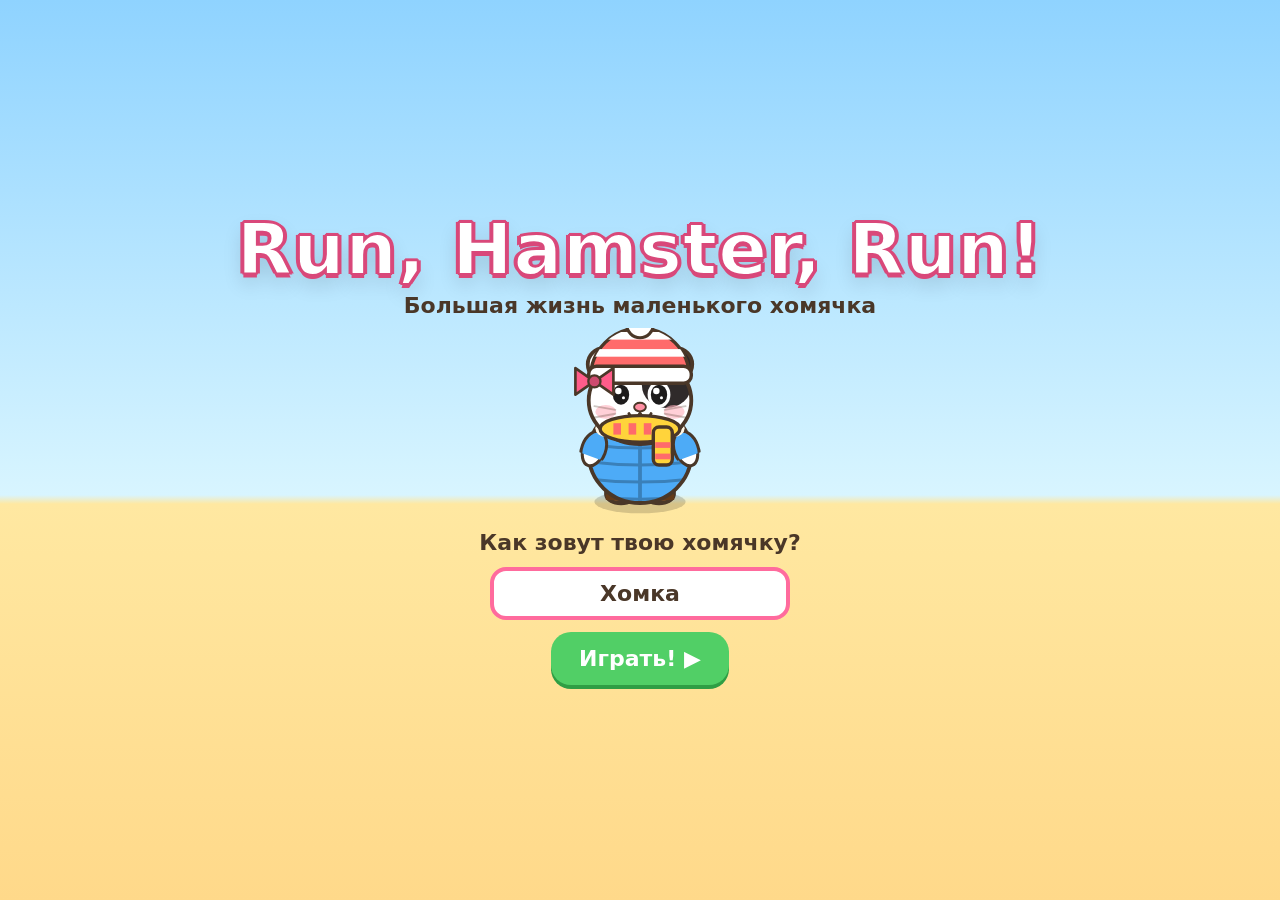
==== index.html @ abc67672 "Первая играбельная версия Run, Hamster, Run! Браузерная игра-песочница про хомячка: вилла в разрезе " ====
<!doctype html>
<html lang="ru">
<head>
  <meta charset="utf-8">
  <meta name="viewport" content="width=device-width, initial-scale=1, maximum-scale=1, viewport-fit=cover, user-scalable=no">
  <meta name="theme-color" content="#ffd43b">
  <meta name="apple-mobile-web-app-capable" content="yes">
  <meta name="mobile-web-app-capable" content="yes">
  <title>Run, Hamster, Run! — большая жизнь маленького хомячка</title>
  <link rel="icon" href="data:image/svg+xml,<svg xmlns=%22http://www.w3.org/2000/svg%22 viewBox=%220 0 100 100%22><text y=%22.9em%22 font-size=%2290%22>🐹</text></svg>">
  <link rel="stylesheet" href="css/style.css">
</head>
<body>
  <canvas id="game"></canvas>
  <div id="hud"></div>
  <noscript>Для игры нужен JavaScript.</noscript>
  <script type="module" src="js/main.js"></script>
</body>
</html>
---- css/style.css ----
/* Run, Hamster, Run! — оформление интерфейса */
:root {
  --ink: #4a3728;
  --paper: #fffaf0;
  --pink: #ff6b9d;
  --pink-d: #d9487a;
  --yellow: #ffd43b;
  --yellow-d: #e0a800;
  --green: #51cf66;
  --green-d: #2f9e44;
  --blue: #4dabf7;
  --blue-d: #1c7ed6;
  --line: #ecdcc4;
  --font: ui-rounded, "SF Pro Rounded", "Nunito", "Varela Round", "Trebuchet MS", "Segoe UI", system-ui, sans-serif;
}
* { box-sizing: border-box; -webkit-tap-highlight-color: transparent; }
html, body {
  margin: 0; height: 100%; overflow: hidden; background: #9bd3f5;
  font-family: var(--font); color: var(--ink); font-weight: 700;
  user-select: none; -webkit-user-select: none; touch-action: none; overscroll-behavior: none;
}
#game { position: fixed; inset: 0; width: 100%; height: 100%; display: block; }
button { font: inherit; color: inherit; cursor: pointer; }

/* ---------- кнопки ---------- */
.btn {
  border: 0; border-radius: 16px; padding: 10px 18px; font-size: 17px; font-weight: 800;
  background: var(--pink); color: #fff; box-shadow: 0 4px 0 var(--pink-d);
  transition: transform .06s, box-shadow .06s; touch-action: manipulation;
}
.btn:active { transform: translateY(3px); box-shadow: 0 1px 0 var(--pink-d); }
.btn.big { font-size: 22px; padding: 14px 28px; border-radius: 20px; }
.btn.small { font-size: 14px; padding: 6px 12px; border-radius: 12px; box-shadow: 0 3px 0 var(--pink-d); }
.btn.green { background: var(--green); box-shadow: 0 4px 0 var(--green-d); }
.btn.green:active { box-shadow: 0 1px 0 var(--green-d); }
.btn.blue { background: var(--blue); box-shadow: 0 4px 0 var(--blue-d); }
.btn.blue:active { box-shadow: 0 1px 0 var(--blue-d); }
.btn.yellow { background: var(--yellow); color: var(--ink); box-shadow: 0 4px 0 var(--yellow-d); }
.btn.yellow:active { box-shadow: 0 1px 0 var(--yellow-d); }
.btn.ghost { background: #fff; color: var(--ink); box-shadow: 0 4px 0 var(--line); }
.btn.ghost:active { box-shadow: 0 1px 0 var(--line); }
.btn[disabled] { opacity: .45; pointer-events: none; }

/* ---------- HUD ---------- */
#hud { position: fixed; inset: 0; pointer-events: none; z-index: 10; }
#hud > * { pointer-events: auto; }
.hud-top {
  position: absolute; top: calc(8px + env(safe-area-inset-top)); left: 8px; right: 8px;
  display: flex; gap: 6px; align-items: flex-start; flex-wrap: wrap; pointer-events: none !important;
}
.hud-top > * { pointer-events: auto; }
.chip {
  background: rgba(255, 250, 240, .94); border-radius: 14px; padding: 6px 12px; font-size: 14px;
  box-shadow: 0 3px 0 rgba(74, 55, 40, .18); display: flex; align-items: center; gap: 6px; white-space: nowrap;
}
.chip b { font-weight: 900; }
.chip.task { max-width: min(60vw, 330px); cursor: pointer; white-space: normal; line-height: 1.15; }
.chip.task.done { background: #d3f9d8; }
.hud-spacer { flex: 1; }
.hud-btns {
  position: absolute; right: 8px; bottom: calc(10px + env(safe-area-inset-bottom));
  display: flex; flex-direction: column; gap: 8px;
}
.hud-btns.left { right: auto; left: 8px; }
.rbtn {
  width: 54px; height: 54px; border-radius: 50%; border: 0; font-size: 26px; line-height: 1;
  background: var(--paper); box-shadow: 0 4px 0 rgba(74, 55, 40, .22); position: relative;
  display: grid; place-items: center; touch-action: manipulation;
}
.rbtn:active { transform: translateY(3px); box-shadow: 0 1px 0 rgba(74, 55, 40, .22); }
.rbtn.on { background: var(--yellow); }
.rbtn .dot {
  position: absolute; top: -2px; right: -2px; width: 18px; height: 18px; border-radius: 50%;
  background: #fa5252; border: 3px solid #fff;
}
.rbtn .lbl {
  position: absolute; bottom: -6px; left: 50%; transform: translateX(-50%); font-size: 10px; font-weight: 800;
  background: var(--ink); color: #fff; border-radius: 8px; padding: 1px 6px; white-space: nowrap;
}
@media (min-width: 700px) { .rbtn { width: 62px; height: 62px; font-size: 30px; } .chip { font-size: 16px; } }

/* ---------- всплывающие подсказки ---------- */
#toasts {
  position: fixed; left: 50%; top: calc(64px + env(safe-area-inset-top)); transform: translateX(-50%);
  display: flex; flex-direction: column; gap: 6px; align-items: center; z-index: 60; pointer-events: none; width: min(92vw, 460px);
}
.toast {
  background: var(--ink); color: #fff; border-radius: 16px; padding: 9px 16px; font-size: 15px; text-align: center;
  animation: toast-in .25s ease-out; box-shadow: 0 6px 18px rgba(0, 0, 0, .2);
}
.toast.good { background: #2f9e44; }
.toast.out { opacity: 0; transition: opacity .4s; }
@keyframes toast-in { from { transform: translateY(-12px) scale(.9); opacity: 0; } to { transform: none; opacity: 1; } }

/* ---------- окна ---------- */
.overlay {
  position: fixed; inset: 0; z-index: 30; background: rgba(60, 40, 30, .45);
  display: flex; align-items: center; justify-content: center; padding: 10px;
  padding-top: calc(10px + env(safe-area-inset-top)); padding-bottom: calc(10px + env(safe-area-inset-bottom));
  animation: fade-in .18s ease-out;
}
@keyframes fade-in { from { opacity: 0; } to { opacity: 1; } }
.panel {
  background: var(--paper); border-radius: 26px; width: min(100%, 760px); max-height: 100%;
  display: flex; flex-direction: column; overflow: hidden; box-shadow: 0 8px 0 rgba(74, 55, 40, .25), 0 20px 50px rgba(0, 0, 0, .25);
  animation: pop-in .22s cubic-bezier(.2, 1.4, .4, 1);
}
.panel.narrow { width: min(100%, 440px); }
.panel.wide { width: min(100%, 980px); }
@keyframes pop-in { from { transform: scale(.85); opacity: 0; } to { transform: none; opacity: 1; } }
.panel-head {
  display: flex; align-items: center; gap: 10px; padding: 10px 12px 10px 18px; background: var(--yellow);
  font-size: 20px; font-weight: 900; flex: none;
}
.panel-head .title { flex: 1; min-width: 0; overflow: hidden; text-overflow: ellipsis; white-space: nowrap; }
.panel-head .money { font-size: 15px; background: rgba(255, 255, 255, .7); border-radius: 12px; padding: 4px 10px; white-space: nowrap; }
.xbtn {
  width: 40px; height: 40px; border-radius: 50%; border: 0; background: #fff; font-size: 20px; font-weight: 900;
  box-shadow: 0 3px 0 rgba(74, 55, 40, .2); flex: none;
}
.panel-body { padding: 14px; overflow-y: auto; -webkit-overflow-scrolling: touch; touch-action: pan-y; flex: 1; min-height: 0; }
.panel-foot { padding: 10px 14px 14px; display: flex; gap: 10px; justify-content: center; flex-wrap: wrap; flex: none; }
.center { text-align: center; }
.muted { opacity: .65; font-weight: 600; }
.big-emoji { font-size: 64px; line-height: 1.1; }
p { margin: 8px 0; line-height: 1.35; }

.tabs { display: flex; gap: 6px; padding: 8px 12px 0; overflow-x: auto; flex: none; touch-action: pan-x; scrollbar-width: none; }
.tabs::-webkit-scrollbar { display: none; }
.tab {
  border: 0; background: #f3e6cf; border-radius: 14px 14px 0 0; padding: 8px 14px; font-size: 15px; font-weight: 800;
  white-space: nowrap; opacity: .75; flex: none;
}
.tab.on { background: #fff; opacity: 1; box-shadow: 0 -3px 0 var(--pink) inset; }
.tabs + .panel-body { background: #fff; }

.grid { display: grid; grid-template-columns: repeat(auto-fill, minmax(128px, 1fr)); gap: 10px; }
.grid.small { grid-template-columns: repeat(auto-fill, minmax(92px, 1fr)); }
.card {
  background: #fff; border: 3px solid var(--line); border-radius: 18px; padding: 8px; text-align: center;
  display: flex; flex-direction: column; align-items: center; gap: 4px; position: relative; font-size: 13px; line-height: 1.15;
}
.tabs + .panel-body .card { background: var(--paper); }
.card.sel { border-color: var(--pink); background: #fff0f5 !important; }
.card.tap { cursor: pointer; }
.card.tap:active { transform: scale(.96); }
.card canvas { display: block; }
.card .e { font-size: 40px; line-height: 1.15; }
.card .nm { font-weight: 800; min-height: 2.3em; display: flex; align-items: center; }
.card .pr { font-weight: 900; color: #b37400; }
.card .badge {
  position: absolute; top: -6px; right: -6px; background: var(--green); color: #fff; border-radius: 10px;
  padding: 2px 7px; font-size: 11px; font-weight: 900;
}
.card .badge.season { background: var(--blue); left: -6px; right: auto; }
.card .cnt {
  position: absolute; top: -6px; left: -6px; background: var(--ink); color: #fff; border-radius: 10px; padding: 2px 7px; font-size: 12px;
}
.card.locked { opacity: .5; }
.swatch { width: 44px; height: 44px; border-radius: 50%; border: 4px solid #fff; box-shadow: 0 0 0 2px var(--line); }

.row { display: flex; gap: 12px; align-items: center; }
.row.wrap { flex-wrap: wrap; }
.split { display: flex; gap: 12px; min-height: 0; }
.split .side { flex: none; display: flex; flex-direction: column; align-items: center; gap: 8px; }
.split .main { flex: 1; min-width: 0; }
@media (max-width: 560px) and (orientation: portrait) { .split { flex-direction: column; } .split .side { flex-direction: row; justify-content: center; } }
.stage { background: linear-gradient(#ffe3ec, #fff5d6); border-radius: 20px; }

.list-item {
  display: flex; align-items: center; gap: 10px; background: #fff; border: 3px solid var(--line); border-radius: 18px;
  padding: 8px 10px; margin-bottom: 8px;
}
.list-item .grow { flex: 1; min-width: 0; }
.list-item .ttl { font-weight: 900; font-size: 16px; }
.list-item .sub { font-size: 13px; opacity: .7; font-weight: 600; }
.hearts { color: #fa5252; letter-spacing: 1px; font-size: 14px; }

/* ---------- диалог с персонажем ---------- */
.dialog {
  position: fixed; left: 50%; bottom: calc(12px + env(safe-area-inset-bottom)); transform: translateX(-50%);
  width: min(96vw, 640px); z-index: 40; background: var(--paper); border-radius: 24px; padding: 12px 14px 14px;
  box-shadow: 0 6px 0 rgba(74, 55, 40, .25), 0 20px 50px rgba(0, 0, 0, .25); animation: pop-in .2s cubic-bezier(.2, 1.4, .4, 1);
}
.dialog .who { display: flex; align-items: center; gap: 10px; }
.dialog .who canvas { border-radius: 18px; background: #ffe3ec; flex: none; }
.dialog .name { font-weight: 900; font-size: 18px; color: var(--pink-d); }
.dialog .say { font-size: 16px; line-height: 1.3; margin-top: 2px; font-weight: 700; }
.dialog .opts { display: flex; flex-wrap: wrap; gap: 8px; margin-top: 10px; justify-content: flex-end; }
.dialog-shade { position: fixed; inset: 0; z-index: 39; }

/* ---------- письмо ---------- */
.letter {
  background: #fff; border-radius: 14px; padding: 16px; border: 3px dashed #f5c6d6; font-size: 17px; line-height: 1.4;
  background-image: repeating-linear-gradient(#fff, #fff 27px, #e7f0ff 28px);
}
.letter h3 { margin: 0 0 6px; font-size: 21px; color: var(--pink-d); }
.sticker {
  width: 78px; height: 78px; border-radius: 50%; background: #fff; border: 4px dashed var(--line); display: grid; place-items: center;
  font-size: 40px; margin: 0 auto;
}
.sticker.got { border: 4px solid #fff; background: radial-gradient(#fff9db, #ffe066); box-shadow: 0 3px 0 rgba(74, 55, 40, .2); transform: rotate(-6deg); }
.card:nth-child(2n) .sticker.got { transform: rotate(5deg); }

/* ---------- мини-игры ---------- */
#mg { position: fixed; inset: 0; z-index: 50; background: #cdeefd; display: flex; flex-direction: column; }
#mg .mg-head {
  flex: none; height: calc(52px + env(safe-area-inset-top)); padding: env(safe-area-inset-top) 10px 0 16px; background: var(--yellow);
  display: flex; align-items: center; gap: 10px; font-size: 19px; font-weight: 900;
}
#mg .mg-head .title { flex: 1; overflow: hidden; text-overflow: ellipsis; white-space: nowrap; }
#mg .mg-root { flex: 1; position: relative; overflow: hidden; min-height: 0; }
#mg .mg-root canvas { display: block; }
.mg-card {
  position: absolute; inset: 0; display: flex; align-items: center; justify-content: center; padding: 14px;
  background: rgba(60, 40, 30, .35); z-index: 5;
}
.mg-card .panel { padding: 20px; text-align: center; gap: 8px; align-items: center; }
.stars { font-size: 46px; letter-spacing: 4px; }
.stars .off { filter: grayscale(1); opacity: .3; }

/* ---------- заставка ---------- */
#title {
  position: fixed; inset: 0; z-index: 70; display: flex; flex-direction: column; align-items: center; justify-content: center; gap: 12px;
  background: linear-gradient(#8fd3ff, #d8f5ff 55%, #ffe8a1 56%, #ffd98a); padding: 16px; text-align: center;
}
#title h1 {
  margin: 0; font-size: clamp(34px, 9vw, 72px); line-height: .95; color: #fff; font-weight: 900; letter-spacing: 1px;
  text-shadow: 0 4px 0 var(--pink-d), 0 -2px 0 var(--pink-d), 3px 0 0 var(--pink-d), -3px 0 0 var(--pink-d), 0 10px 20px rgba(0, 0, 0, .15);
  -webkit-text-stroke: 2px var(--pink-d);
}
#title .sub { font-size: clamp(15px, 3.6vw, 22px); font-weight: 800; }
#title input {
  font: inherit; font-size: 22px; font-weight: 800; text-align: center; padding: 10px 14px; border-radius: 16px; border: 4px solid var(--pink);
  width: min(80vw, 300px); color: var(--ink); background: #fff; outline: none; user-select: text; -webkit-user-select: text;
}
.fade { position: fixed; inset: 0; background: #1b1b3a; z-index: 80; opacity: 0; pointer-events: none; transition: opacity .35s; }
.fade.on { opacity: 1; pointer-events: auto; }
.fade .msg { position: absolute; inset: 0; display: grid; place-items: center; color: #fff; font-size: 24px; text-align: center; padding: 20px; }

/* ---------- примерочная: хомячок остаётся на виду при прокрутке ---------- */
.split .side { position: sticky; top: 0; z-index: 2; align-self: flex-start; }
@media (max-width: 560px) and (orientation: portrait) {
  .split .side { align-self: stretch; background: inherit; padding-bottom: 6px; background: #fff; }
}
.opt-row { display: flex; flex-wrap: wrap; gap: 8px; margin: 6px 0 14px; }
.opt {
  border: 3px solid var(--line); background: #fff; border-radius: 16px; padding: 8px 12px; font-weight: 800; font-size: 14px;
  display: flex; align-items: center; gap: 8px;
}
.opt.sel { border-color: var(--pink); background: #fff0f5; }
.opt .dotc { width: 22px; height: 22px; border-radius: 50%; box-shadow: 0 0 0 2px var(--line); }
h4 { margin: 4px 0; font-size: 16px; }
.need { display: inline-flex; align-items: center; gap: 2px; background: #f3e6cf; border-radius: 10px; padding: 2px 7px; margin: 2px 3px 2px 0; font-size: 14px; }
.need.no { background: #ffe3e3; color: #c92a2a; }

/* ---------- режим «Обустройство» ---------- */
.decor-tray {
  position: fixed; left: 8px; right: 8px; bottom: calc(8px + env(safe-area-inset-bottom)); z-index: 20; background: var(--paper);
  border-radius: 20px; padding: 8px 10px; box-shadow: 0 5px 0 rgba(74, 55, 40, .22);
}
.tray-head { display: flex; align-items: center; gap: 8px; font-size: 13px; flex-wrap: wrap; }
.tray-head span:first-child { flex: 1; min-width: 120px; }
.tray-list { display: flex; gap: 8px; overflow-x: auto; padding: 8px 2px 2px; touch-action: pan-x; min-height: 40px; align-items: center; }
.tray-item { flex: none; border: 3px solid var(--line); background: #fff; border-radius: 14px; padding: 2px; position: relative; }
.tray-item .cnt { position: absolute; top: -6px; right: -6px; background: var(--ink); color: #fff; border-radius: 10px; padding: 1px 6px; font-size: 11px; }

/* ---------- готовка ---------- */
.cookbar { position: relative; height: 34px; border-radius: 17px; background: #ffe3e3; overflow: hidden; border: 3px solid var(--ink); margin: 16px 0; }
.cookbar .zone { position: absolute; top: 0; bottom: 0; background: #8ce99a; }
.cookbar .zone.best { background: #2f9e44; }
.cookbar .mark { position: absolute; top: -2px; bottom: -2px; width: 8px; margin-left: -4px; background: var(--ink); border-radius: 4px; }
.pano { width: 100%; border-radius: 18px; display: block; }
/* окна, открытые из мини-игры, должны быть поверх неё */
#mg ~ .overlay { z-index: 55; }
#mg ~ #toasts { z-index: 90; }
#hud.decor .hud-btns, #hud.decor .chip.task { display: none; }
#title canvas { display: block; }
.help li { margin: 6px 0; line-height: 1.3; }
@media (max-width: 520px) {
  .panel-head { font-size: 17px; padding-left: 12px; gap: 7px; }
  .panel-head .title { white-space: normal; line-height: 1.1; }
  .panel-head .money { font-size: 13px; padding: 3px 7px; }
}
#title .hero { display: flex; flex-direction: column; align-items: center; gap: 10px; }
@media (max-height: 520px) and (orientation: landscape) {
  #title { flex-direction: row; gap: 28px; }
  #title h1 { font-size: clamp(26px, 6vh + 10px, 44px); }
  #title .hero { gap: 4px; }
  #title .hero canvas { width: 150px !important; height: 142px !important; }
}
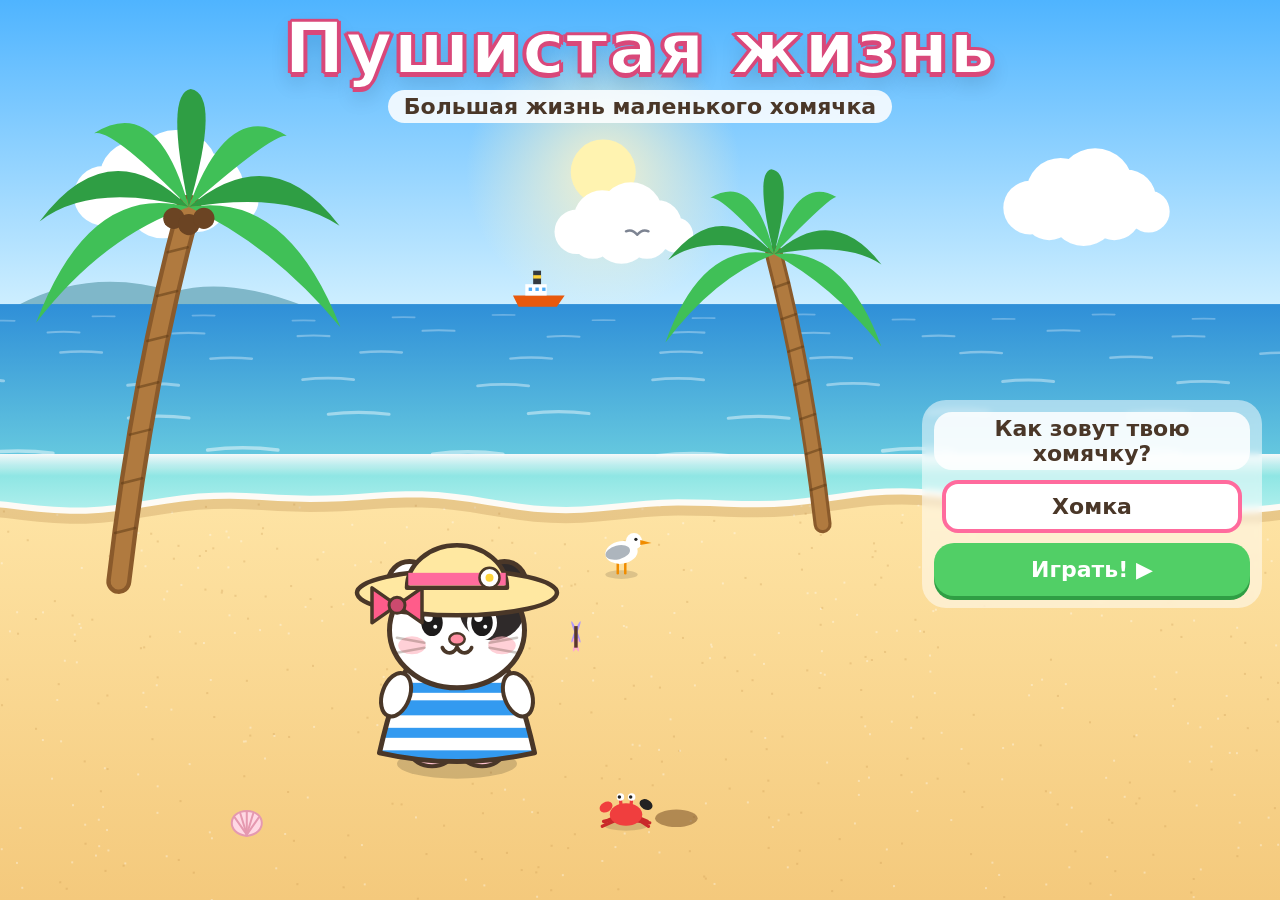
==== commit ddc462b5: "Этап 9а: «Пушистая жизнь», несколько игр и живая заставка Название игры — «Пушистая жизнь» (заставка" ====
--- a/index.html
+++ b/index.html
@@ -6,7 +6,7 @@
   <meta name="theme-color" content="#ffd43b">
   <meta name="apple-mobile-web-app-capable" content="yes">
   <meta name="mobile-web-app-capable" content="yes">
-  <title>Run, Hamster, Run! — большая жизнь маленького хомячка</title>
+  <title>Пушистая жизнь — большая жизнь маленького хомячка</title>
   <link rel="icon" href="data:image/svg+xml,<svg xmlns=%22http://www.w3.org/2000/svg%22 viewBox=%220 0 100 100%22><text y=%22.9em%22 font-size=%2290%22>🐹</text></svg>">
   <link rel="stylesheet" href="css/style.css">
 </head>
--- a/css/style.css
+++ b/css/style.css
@@ -1,4 +1,4 @@
-/* Run, Hamster, Run! — оформление интерфейса */
+/* «Пушистая жизнь» — оформление интерфейса */
 :root {
   --ink: #4a3728;
   --paper: #fffaf0;
@@ -30,7 +30,9 @@
 }
 .btn:active { transform: translateY(3px); box-shadow: 0 1px 0 var(--pink-d); }
 .btn.big { font-size: 22px; padding: 14px 28px; border-radius: 20px; }
-.btn.small { font-size: 14px; padding: 6px 12px; border-radius: 12px; box-shadow: 0 3px 0 var(--pink-d); }
+/* маленькая кнопка — всё равно не ниже 40 px: в неё попадают детским пальцем */
+.btn.small { font-size: 14px; padding: 6px 12px; min-height: 40px; border-radius: 12px; box-shadow: 0 3px 0 var(--pink-d); }
+.card > .btn.small + .btn.small { margin-top: 6px; }
 .btn.green { background: var(--green); box-shadow: 0 4px 0 var(--green-d); }
 .btn.green:active { box-shadow: 0 1px 0 var(--green-d); }
 .btn.blue { background: var(--blue); box-shadow: 0 4px 0 var(--blue-d); }
@@ -45,7 +47,8 @@
 #hud { position: fixed; inset: 0; pointer-events: none; z-index: 10; }
 #hud > * { pointer-events: auto; }
 .hud-top {
-  position: absolute; top: calc(8px + env(safe-area-inset-top)); left: 8px; right: 8px;
+  position: absolute; top: calc(8px + env(safe-area-inset-top));
+  left: calc(8px + env(safe-area-inset-left)); right: calc(8px + env(safe-area-inset-right));
   display: flex; gap: 6px; align-items: flex-start; flex-wrap: wrap; pointer-events: none !important;
 }
 .hud-top > * { pointer-events: auto; }
@@ -54,14 +57,20 @@
   box-shadow: 0 3px 0 rgba(74, 55, 40, .18); display: flex; align-items: center; gap: 6px; white-space: nowrap;
 }
 .chip b { font-weight: 900; }
-.chip.task { max-width: min(60vw, 330px); cursor: pointer; white-space: normal; line-height: 1.15; }
+.chip.task { max-width: min(60vw, 330px); cursor: pointer; white-space: normal; line-height: 1.15; position: relative; }
+.chip.task::after { content: ""; position: absolute; inset: -8px -4px; } /* зона нажатия больше самой плашки */
 .chip.task.done { background: #d3f9d8; }
+/* простыла (Ф1): значок рядом с датой, по нажатию — что делать */
+.chip.sick { cursor: pointer; background: #ffe3e3; padding: 4px 9px; font-size: 18px; position: relative; animation: sick-wobble 2.4s ease-in-out infinite; }
+.chip.sick::after { content: ""; position: absolute; inset: -8px -4px; }
+.chip.sick[hidden] { display: none; }
+@keyframes sick-wobble { 0%, 80%, 100% { transform: rotate(0); } 86% { transform: rotate(-12deg); } 93% { transform: rotate(10deg); } }
 .hud-spacer { flex: 1; }
 .hud-btns {
-  position: absolute; right: 8px; bottom: calc(10px + env(safe-area-inset-bottom));
+  position: absolute; right: calc(8px + env(safe-area-inset-right)); bottom: calc(10px + env(safe-area-inset-bottom));
   display: flex; flex-direction: column; gap: 8px;
 }
-.hud-btns.left { right: auto; left: 8px; }
+.hud-btns.left { right: auto; left: calc(8px + env(safe-area-inset-left)); }
 .rbtn {
   width: 54px; height: 54px; border-radius: 50%; border: 0; font-size: 26px; line-height: 1;
   background: var(--paper); box-shadow: 0 4px 0 rgba(74, 55, 40, .22); position: relative;
@@ -91,12 +100,24 @@
 .toast.good { background: #2f9e44; }
 .toast.out { opacity: 0; transition: opacity .4s; }
 @keyframes toast-in { from { transform: translateY(-12px) scale(.9); opacity: 0; } to { transform: none; opacity: 1; } }
+/* открыто окно (класс ставит ui/panel.js): подсказки сразу под шапкой окна (top ставит ui/toast.js), компактнее
+   и не больше двух — заголовок и ✕ окна остаются на виду (Ф2); лёжа на телефоне — шире и мельче, чтобы длинная
+   подсказка занимала одну-две строки */
+body.win-open #toasts { gap: 4px; }
+body.win-open .toast { font-size: 14px; padding: 6px 14px; opacity: .96; }
+body.win-open .toast.out { opacity: 0; }
+body.win-open .toast:nth-last-child(n + 3) { display: none; }
+@media (max-height: 520px) and (orientation: landscape) {
+  body.win-open #toasts { width: min(92vw, 720px); }
+  body.win-open .toast { font-size: 13px; padding: 4px 12px; line-height: 1.25; }
+}
 
 /* ---------- окна ---------- */
 .overlay {
   position: fixed; inset: 0; z-index: 30; background: rgba(60, 40, 30, .45);
   display: flex; align-items: center; justify-content: center; padding: 10px;
   padding-top: calc(10px + env(safe-area-inset-top)); padding-bottom: calc(10px + env(safe-area-inset-bottom));
+  padding-left: calc(10px + env(safe-area-inset-left)); padding-right: calc(10px + env(safe-area-inset-right));
   animation: fade-in .18s ease-out;
 }
 @keyframes fade-in { from { opacity: 0; } to { opacity: 1; } }
@@ -115,7 +136,7 @@
 .panel-head .title { flex: 1; min-width: 0; overflow: hidden; text-overflow: ellipsis; white-space: nowrap; }
 .panel-head .money { font-size: 15px; background: rgba(255, 255, 255, .7); border-radius: 12px; padding: 4px 10px; white-space: nowrap; }
 .xbtn {
-  width: 40px; height: 40px; border-radius: 50%; border: 0; background: #fff; font-size: 20px; font-weight: 900;
+  width: 48px; height: 48px; border-radius: 50%; border: 0; background: #fff; font-size: 22px; font-weight: 900;
   box-shadow: 0 3px 0 rgba(74, 55, 40, .2); flex: none;
 }
 .panel-body { padding: 14px; overflow-y: auto; -webkit-overflow-scrolling: touch; touch-action: pan-y; flex: 1; min-height: 0; }
@@ -128,7 +149,7 @@
 .tabs { display: flex; gap: 6px; padding: 8px 12px 0; overflow-x: auto; flex: none; touch-action: pan-x; scrollbar-width: none; }
 .tabs::-webkit-scrollbar { display: none; }
 .tab {
-  border: 0; background: #f3e6cf; border-radius: 14px 14px 0 0; padding: 8px 14px; font-size: 15px; font-weight: 800;
+  border: 0; background: #f3e6cf; border-radius: 14px 14px 0 0; padding: 8px 14px; min-height: 44px; font-size: 15px; font-weight: 800;
   white-space: nowrap; opacity: .75; flex: none;
 }
 .tab.on { background: #fff; opacity: 1; box-shadow: 0 -3px 0 var(--pink) inset; }
@@ -157,6 +178,39 @@
   position: absolute; top: -6px; left: -6px; background: var(--ink); color: #fff; border-radius: 10px; padding: 2px 7px; font-size: 12px;
 }
 .card.locked { opacity: .5; }
+/* товар не по карману: виден, но ценник бледнее и под ним — сколько ещё накопить */
+.card .pr.far { color: #a39484; }
+.card .pr .lack { font-size: 11px; font-weight: 700; color: #b8869a; line-height: 1.2; }
+.card .pr .per { font-size: 11px; font-weight: 700; opacity: .7; }
+.card .btn.small b { font-weight: 900; white-space: nowrap; }
+/* товар, которого сейчас нет в магазине (фрукты не в сезон) */
+.card.away { border-style: dashed; }
+.card.away .e { filter: grayscale(.7); opacity: .6; }
+.card.away .muted { font-size: 12px; }
+.card.away { background: #f4efe6 !important; color: #7a6a5a; }
+.card.away .muted { opacity: 1; color: #7a6a5a; }
+/* сезонность и ассортимент дня: значки «Сезон!», «Не сезон», «Сегодня!» и строчка «Осталось 2 шт.» */
+.card .badge.season.r { left: auto; right: -6px; }
+.card .badge.off { background: #adb5bd; }
+.card .badge.treat { background: var(--pink); }
+/* вещи (одежда, мебель): значок в левом углу (в правом — «Есть ✓»), скидка в конце сезона, серый значок вещи */
+.card .badge.l { left: -6px; right: auto; }
+.card .badge.r { left: auto; right: -6px; }
+.card .badge.sale { background: #f76707; }
+.card .pr .was { font-size: 11px; font-weight: 700; color: #a39484; margin-left: 4px; }
+.card.away canvas { filter: grayscale(.8); opacity: .55; }
+.ware-note { margin: 0 0 10px; font-size: 13px; line-height: 1.3; }
+.ware-note b { font-weight: 800; }
+.card .note { font-size: 11px; font-weight: 800; color: #c2255c; line-height: 1.2; }
+.card .note.off { color: #868e96; }
+.card .note.up { color: #2f9e44; }
+/* окно готовки: чего не хватает и где это взять */
+.lack-list { margin-top: 3px; }
+.lack-line { font-size: 12px; font-weight: 600; line-height: 1.3; color: #7a6a5a; }
+.lack-line.no { color: #c92a2a; }
+h4.sect { margin: 14px 0 8px; }
+h4.sect:first-child { margin-top: 0; }
+h4.sect .muted { font-size: 13px; }
 .swatch { width: 44px; height: 44px; border-radius: 50%; border: 4px solid #fff; box-shadow: 0 0 0 2px var(--line); }
 
 .row { display: flex; gap: 12px; align-items: center; }
@@ -180,13 +234,16 @@
 .dialog {
   position: fixed; left: 50%; bottom: calc(12px + env(safe-area-inset-bottom)); transform: translateX(-50%);
   width: min(96vw, 640px); z-index: 40; background: var(--paper); border-radius: 24px; padding: 12px 14px 14px;
-  box-shadow: 0 6px 0 rgba(74, 55, 40, .25), 0 20px 50px rgba(0, 0, 0, .25); animation: pop-in .2s cubic-bezier(.2, 1.4, .4, 1);
-}
+  box-shadow: 0 6px 0 rgba(74, 55, 40, .25), 0 20px 50px rgba(0, 0, 0, .25); animation: dialog-in .2s cubic-bezier(.2, 1.4, .4, 1);
+}
+/* своя анимация: общая pop-in затирала сдвиг translateX(-50%), и окно появлялось не по центру */
+@keyframes dialog-in { from { transform: translateX(-50%) scale(.85); opacity: 0; } to { transform: translateX(-50%); opacity: 1; } }
 .dialog .who { display: flex; align-items: center; gap: 10px; }
 .dialog .who canvas { border-radius: 18px; background: #ffe3ec; flex: none; }
 .dialog .name { font-weight: 900; font-size: 18px; color: var(--pink-d); }
 .dialog .say { font-size: 16px; line-height: 1.3; margin-top: 2px; font-weight: 700; }
 .dialog .opts { display: flex; flex-wrap: wrap; gap: 8px; margin-top: 10px; justify-content: flex-end; }
+.dialog .opts .btn { min-height: 44px; }
 .dialog-shade { position: fixed; inset: 0; z-index: 39; }
 
 /* ---------- письмо ---------- */
@@ -194,6 +251,7 @@
   background: #fff; border-radius: 14px; padding: 16px; border: 3px dashed #f5c6d6; font-size: 17px; line-height: 1.4;
   background-image: repeating-linear-gradient(#fff, #fff 27px, #e7f0ff 28px);
 }
+.letter .tip { font-size: 14px; background: #fff3bf; border-radius: 10px; padding: 6px 10px; }
 .letter h3 { margin: 0 0 6px; font-size: 21px; color: var(--pink-d); }
 .sticker {
   width: 78px; height: 78px; border-radius: 50%; background: #fff; border: 4px dashed var(--line); display: grid; place-items: center;
@@ -205,7 +263,8 @@
 /* ---------- мини-игры ---------- */
 #mg { position: fixed; inset: 0; z-index: 50; background: #cdeefd; display: flex; flex-direction: column; }
 #mg .mg-head {
-  flex: none; height: calc(52px + env(safe-area-inset-top)); padding: env(safe-area-inset-top) 10px 0 16px; background: var(--yellow);
+  flex: none; height: calc(52px + env(safe-area-inset-top)); background: var(--yellow);
+  padding: env(safe-area-inset-top) calc(10px + env(safe-area-inset-right)) 0 calc(16px + env(safe-area-inset-left));
   display: flex; align-items: center; gap: 10px; font-size: 19px; font-weight: 900;
 }
 #mg .mg-head .title { flex: 1; overflow: hidden; text-overflow: ellipsis; white-space: nowrap; }
@@ -216,13 +275,27 @@
   background: rgba(60, 40, 30, .35); z-index: 5;
 }
 .mg-card .panel { padding: 20px; text-align: center; gap: 8px; align-items: center; }
+/* на низком экране (телефон лёжа) правила длинные: карточка прокручивается, а кнопка «Начать!» / «Ура!» всегда видна */
+.mg-card .panel { overflow-y: auto; overscroll-behavior: contain; }
+.mg-card .panel > .btn { flex: none; position: sticky; bottom: 0; }
+@media (max-height: 520px) {
+  .mg-card { padding: 8px; }
+  .mg-card .panel { padding: 10px 16px 12px; gap: 4px; }
+  .mg-card .big-emoji { font-size: 40px; }
+  .mg-card .stars { font-size: 34px; }
+  .mg-card h2 { font-size: 20px; }
+  .mg-card p { margin: 4px 0; }
+  .mg-card .panel.narrow { width: min(100%, 640px); } /* лёжа места вширь больше, чем ввысь */
+}
 .stars { font-size: 46px; letter-spacing: 4px; }
 .stars .off { filter: grayscale(1); opacity: .3; }
 
 /* ---------- заставка ---------- */
-#title {
-  position: fixed; inset: 0; z-index: 70; display: flex; flex-direction: column; align-items: center; justify-content: center; gap: 12px;
-  background: linear-gradient(#8fd3ff, #d8f5ff 55%, #ffe8a1 56%, #ffd98a); padding: 16px; text-align: center;
+#title { position: fixed; inset: 0; z-index: 70; overflow: hidden; background: #8fd3ff; text-align: center; }
+#title .t-scene { position: absolute; inset: 0; width: 100%; height: 100%; touch-action: none; cursor: pointer; }
+#title .t-head {
+  position: absolute; left: 0; right: 0; top: 0; pointer-events: none;
+  padding: calc(14px + env(safe-area-inset-top)) 12px 6px; display: flex; flex-direction: column; align-items: center; gap: 8px;
 }
 #title h1 {
   margin: 0; font-size: clamp(34px, 9vw, 72px); line-height: .95; color: #fff; font-weight: 900; letter-spacing: 1px;
@@ -230,9 +303,60 @@
   -webkit-text-stroke: 2px var(--pink-d);
 }
 #title .sub { font-size: clamp(15px, 3.6vw, 22px); font-weight: 800; }
+#title .t-head .sub, #title .t-menu .sub { background: rgba(255, 255, 255, .86); border-radius: 999px; padding: 4px 16px; }
+#title .t-menu .sub { border-radius: 18px; }
+/* кнопки: экран стоит — внизу по центру; лежит — справа; сцена занимает всё остальное (features/title.js: free) */
+#title .t-menu {
+  position: absolute; left: 50%; transform: translateX(-50%); bottom: calc(14px + env(safe-area-inset-bottom));
+  display: flex; flex-direction: column; gap: 10px; align-items: center; width: min(92vw, 380px);
+  padding: 12px; border-radius: 24px; background: rgba(255, 255, 255, .5); backdrop-filter: blur(3px); -webkit-backdrop-filter: blur(3px);
+}
+#title .t-menu .btn.big { width: 100%; }
+#title .t-row { display: flex; gap: 10px; width: 100%; }
+#title .t-row .btn { flex: 1; white-space: nowrap; padding-left: 8px; padding-right: 8px; }
+@media (orientation: landscape) {
+  #title .t-menu {
+    left: auto; right: calc(18px + env(safe-area-inset-right)); bottom: auto; top: 56%; transform: translateY(-50%); width: min(34vw, 340px);
+  }
+}
+@media (orientation: landscape) and (max-height: 520px) {
+  #title h1 { font-size: clamp(26px, 6vh + 10px, 44px); }
+  #title .t-head { padding-top: calc(6px + env(safe-area-inset-top)); gap: 4px; }
+  #title .t-head .sub { font-size: 13px; padding: 2px 12px; }
+  #title .t-menu { gap: 6px; padding: 8px; top: 58%; width: min(38vw, 300px); }
+  #title .t-menu .btn.big { font-size: 18px; padding: 9px 16px; }
+  #title .t-menu .btn { min-height: 40px; padding-top: 6px; padding-bottom: 6px; }
+  #title .t-menu .sub { font-size: 14px; }
+  #title input { font-size: 18px; padding: 6px 10px; }
+}
 #title input {
   font: inherit; font-size: 22px; font-weight: 800; text-align: center; padding: 10px 14px; border-radius: 16px; border: 4px solid var(--pink);
-  width: min(80vw, 300px); color: var(--ink); background: #fff; outline: none; user-select: text; -webkit-user-select: text;
+  width: min(100%, 300px); color: var(--ink); background: #fff; outline: none; user-select: text; -webkit-user-select: text;
+}
+#title ~ .overlay { z-index: 75; } /* окна заставки («Мои игры», вопросы) — поверх неё */
+/* «Мои игры» */
+.g-list { display: flex; flex-direction: column; gap: 10px; }
+.g-card {
+  display: grid; grid-template-columns: 64px 1fr auto auto; gap: 6px 10px; align-items: center;
+  background: #fff; border: 3px solid var(--line); border-radius: 18px; padding: 8px 10px;
+}
+.g-face { border-radius: 50%; background: #e7f5ff; flex: none; }
+.g-info { display: flex; flex-direction: column; gap: 2px; text-align: left; min-width: 0; font-size: 14px; }
+.g-info b { font-size: 18px; overflow: hidden; text-overflow: ellipsis; white-space: nowrap; }
+.g-last { font-size: 11px; font-weight: 800; background: var(--yellow); border-radius: 999px; padding: 1px 8px; vertical-align: middle; }
+.g-more { min-width: 40px; padding-left: 8px; padding-right: 8px; }
+.g-extra { grid-column: 1 / -1; display: flex; justify-content: flex-end; border-top: 2px dashed var(--line); padding-top: 8px; }
+.g-ask { display: flex; flex-direction: column; align-items: center; gap: 8px; }
+.g-ask p { margin: 0; }
+.g-hold { position: relative; overflow: hidden; touch-action: none; color: #c92a2a; }
+.g-hold i { position: absolute; left: 0; top: 0; bottom: 0; width: 0; background: #ffc9c9; }
+.g-hold.on i { width: 100%; transition: width var(--hold, 1300ms) linear; }
+.g-hold span { position: relative; }
+@media (max-width: 420px) {
+  .g-card { grid-template-columns: 52px 1fr auto auto; gap: 4px 6px; padding: 6px; }
+  .g-card .g-face { width: 52px !important; height: 52px !important; }
+  .g-info { font-size: 12px; }
+  .g-info b { font-size: 16px; }
 }
 .fade { position: fixed; inset: 0; background: #1b1b3a; z-index: 80; opacity: 0; pointer-events: none; transition: opacity .35s; }
 .fade.on { opacity: 1; pointer-events: auto; }
@@ -246,9 +370,13 @@
 .opt-row { display: flex; flex-wrap: wrap; gap: 8px; margin: 6px 0 14px; }
 .opt {
   border: 3px solid var(--line); background: #fff; border-radius: 16px; padding: 8px 12px; font-weight: 800; font-size: 14px;
-  display: flex; align-items: center; gap: 8px;
+  display: flex; align-items: center; gap: 8px; min-height: 44px;
 }
 .opt.sel { border-color: var(--pink); background: #fff0f5; }
+.opt.been { border-color: #ffd8a8; } /* карта: здесь уже была — быстрый переход ⚡ (Ф4) */
+.opt.done::after { content: '✓'; color: var(--pink); } /* салон: что сделано сейчас (примерка — .sel) */
+.salon-pay { display: flex; flex-wrap: wrap; align-items: center; gap: 4px 10px; margin: -6px 0 14px; }
+.salon-pay .btn { min-height: 44px; }
 .opt .dotc { width: 22px; height: 22px; border-radius: 50%; box-shadow: 0 0 0 2px var(--line); }
 h4 { margin: 4px 0; font-size: 16px; }
 .need { display: inline-flex; align-items: center; gap: 2px; background: #f3e6cf; border-radius: 10px; padding: 2px 7px; margin: 2px 3px 2px 0; font-size: 14px; }
@@ -256,7 +384,8 @@
 
 /* ---------- режим «Обустройство» ---------- */
 .decor-tray {
-  position: fixed; left: 8px; right: 8px; bottom: calc(8px + env(safe-area-inset-bottom)); z-index: 20; background: var(--paper);
+  position: fixed; left: calc(8px + env(safe-area-inset-left)); right: calc(8px + env(safe-area-inset-right));
+  bottom: calc(8px + env(safe-area-inset-bottom)); z-index: 20; background: var(--paper);
   border-radius: 20px; padding: 8px 10px; box-shadow: 0 5px 0 rgba(74, 55, 40, .22);
 }
 .tray-head { display: flex; align-items: center; gap: 8px; font-size: 13px; flex-wrap: wrap; }
@@ -275,17 +404,211 @@
 #mg ~ .overlay { z-index: 55; }
 #mg ~ #toasts { z-index: 90; }
 #hud.decor .hud-btns, #hud.decor .chip.task { display: none; }
-#title canvas { display: block; }
 .help li { margin: 6px 0; line-height: 1.3; }
 @media (max-width: 520px) {
   .panel-head { font-size: 17px; padding-left: 12px; gap: 7px; }
   .panel-head .title { white-space: normal; line-height: 1.1; }
   .panel-head .money { font-size: 13px; padding: 3px 7px; }
 }
-#title .hero { display: flex; flex-direction: column; align-items: center; gap: 10px; }
+.vol { display: flex; align-items: center; gap: 10px; font-size: 20px; padding: 0 6px; }
+.vol input { flex: 1; height: 28px; accent-color: var(--pink); touch-action: pan-x; }
+
+/* ---------- пианино во весь экран ---------- */
+#piano { position: fixed; inset: 0; z-index: 50; display: flex; flex-direction: column; background: linear-gradient(#3b1d5e, #7b2d8b); }
+#piano ~ #toasts { z-index: 90; }
+.pn-head {
+  flex: none; height: calc(52px + env(safe-area-inset-top)); background: var(--yellow);
+  padding: env(safe-area-inset-top) calc(10px + env(safe-area-inset-right)) 0 calc(16px + env(safe-area-inset-left));
+  display: flex; align-items: center; gap: 10px; font-size: 19px; font-weight: 900;
+}
+.pn-head .title { flex: 1; }
+.pn-stage { flex: 0 0 22%; min-height: 84px; max-height: 190px; position: relative; overflow: hidden; }
+.pn-stage canvas { display: block; }
+.pn-bar { flex: none; display: flex; flex-wrap: wrap; gap: 8px; align-items: center; justify-content: center; padding: 8px 10px; background: rgba(0, 0, 0, .18); }
+.pn-song { color: #fff; font-size: 14px; }
+.pn-select { font: inherit; font-weight: 800; font-size: 14px; padding: 7px 10px; border-radius: 12px; border: 0; background: var(--green); color: #fff; box-shadow: 0 3px 0 var(--green-d); max-width: 60vw; }
+.pn-select option { color: var(--ink); background: #fff; }
+.pn-keys {
+  flex: 1; min-height: 0; display: flex; flex-direction: column; gap: 10px;
+  padding: 10px calc(8px + env(safe-area-inset-right)) calc(10px + env(safe-area-inset-bottom)) calc(8px + env(safe-area-inset-left));
+  background: #2b2d42; border-top: 8px solid #e03131; touch-action: none;
+}
+.pn-row { position: relative; flex: 1; min-height: 0; display: flex; gap: 0; }
+.pn-w {
+  flex: 1; background: linear-gradient(#fff, #f1f3f5); border: 2px solid var(--ink); border-top: 0; border-radius: 0 0 10px 10px; margin: 0 1px;
+  display: flex; align-items: flex-end; justify-content: center; padding-bottom: 10px; font-size: 13px; font-weight: 800; color: #868e96;
+  box-shadow: 0 5px 0 #ced4da inset; touch-action: none;
+}
+.pn-w span { pointer-events: none; }
+.pn-w.down { background: #ffe066; box-shadow: none; transform: translateY(3px); }
+.pn-w.hint { background: #8ce99a; animation: pn-pulse .7s infinite alternate; }
+.pn-w.hint.down { background: #51cf66; }
+.pn-b {
+  position: absolute; top: 0; height: 58%; background: linear-gradient(#495057, #212529); border: 2px solid #000; border-top: 0;
+  border-radius: 0 0 7px 7px; z-index: 2; box-shadow: 0 4px 0 rgba(0, 0, 0, .35); touch-action: none;
+}
+.pn-b.down { background: #845ef7; box-shadow: none; }
+.pn-b.hint { background: #2f9e44; animation: pn-pulse .7s infinite alternate; }
+@keyframes pn-pulse { from { filter: brightness(1); } to { filter: brightness(1.25); } }
+
+/* ---------- монеты: отклик на изменение счёта, зарплата, рынок, банк ---------- */
+.chip.money.bump, .panel-head .money.bump { animation: coin-bump .4s ease-out; }
+@keyframes coin-bump { 0% { transform: scale(1); } 35% { transform: scale(1.2); } 100% { transform: scale(1); } }
+.money-fly {
+  position: fixed; z-index: 95; transform: translateX(-50%); pointer-events: none; white-space: nowrap;
+  font-size: 18px; font-weight: 900; text-shadow: 0 0 4px #fff, 0 0 4px #fff, 0 1px 0 #fff;
+  animation: money-fly 1.25s ease-out forwards;
+}
+.money-fly.plus { color: #2b8a3e; }
+.money-fly.minus { color: #c2255c; }
+@keyframes money-fly { 0% { opacity: 0; margin-top: -8px; } 15% { opacity: 1; margin-top: 0; } 70% { opacity: 1; } 100% { opacity: 0; margin-top: 22px; } }
+.pay-note {
+  margin: 8px 0 2px; padding: 8px 12px; border-radius: 14px; background: #fff3bf; font-size: 14px; line-height: 1.35; font-weight: 700;
+}
+.pay-note.off { background: #f1f3f5; }
+.pay-note .sum { font-size: 20px; font-weight: 900; color: #2b8a3e; }
+.dialog .pay-note { font-size: 13.5px; }
+.reward { font-size: 20px; font-weight: 900; color: #2b8a3e; }
+.purse { background: #fff3bf; border-radius: 14px; padding: 8px 12px; margin-bottom: 12px; font-weight: 700; font-size: 14px; }
+.purse.empty { background: #f1f3f5; }
+.purse .bar, .bank-day .bar { display: block; height: 8px; background: rgba(74, 55, 40, .12); border-radius: 4px; overflow: hidden; }
+.purse .bar { margin-top: 6px; }
+.purse .bar i { display: block; height: 100%; background: var(--yellow-d); border-radius: 4px; }
+.bank-acc { text-align: center; }
+.bank-acc .big { font-size: 32px; font-weight: 900; line-height: 1.2; }
+.bank-days { display: grid; grid-template-columns: 1fr 1fr; gap: 10px; margin: 10px 0; }
+@media (max-width: 520px) { .bank-days { grid-template-columns: 1fr; } }
+.bank-day { background: #fff; border: 3px solid var(--line); border-radius: 18px; padding: 10px 12px; font-size: 14px; }
+.bank-day .ttl { font-weight: 900; font-size: 16px; display: flex; justify-content: space-between; margin-bottom: 4px; }
+.bank-day .ttl b { color: #2b8a3e; }
+.bank-day .row { gap: 8px; margin: 4px 0; }
+.bank-day .row > span:first-child { flex: none; width: 6.4em; white-space: nowrap; }
+.bank-day .row .bar { flex: 1; }
+.bank-day .row .bar i { display: block; height: 100%; background: var(--green); border-radius: 4px; }
+.bank-day .row b { flex: none; min-width: 3.6em; text-align: right; }
+.bank-day .out { margin-top: 6px; font-size: 13px; opacity: .7; }
+.bank-tips { background: #fff3bf; border-radius: 16px; padding: 10px 14px; font-size: 14px; line-height: 1.3; }
+.bank-tips ul { margin: 6px 0 0; padding-left: 20px; }
+.bank-tips li { margin: 4px 0; font-weight: 600; }
+
+/* ---------- жильё и свои заведения ---------- */
+.home-card { align-items: stretch; gap: 12px; }
+.home-card .home-plan { flex: none; align-self: center; border-radius: 12px; background: linear-gradient(#cfeeff, #eaf8ff); }
+.home-card .side { flex: none; display: flex; flex-direction: column; gap: 6px; align-items: stretch; justify-content: center; min-width: 124px; text-align: center; }
+.home-card.soon { opacity: .75; border-style: dashed; }
+.home-card .perks, .biz-facts { font-size: 12.5px; font-weight: 700; }
+.home-card .perks { display: flex; flex-wrap: wrap; gap: 4px 6px; margin-top: 4px; }
+.home-card .perks span { background: #fff3bf; border-radius: 10px; padding: 1px 8px; white-space: nowrap; }
+.home-card .tag { font-size: 12px; background: var(--yellow); border-radius: 10px; padding: 1px 8px; white-space: nowrap; vertical-align: middle; }
+.home-card .own, .biz-row .own { font-weight: 900; color: var(--green-d); white-space: nowrap; }
+.home-card .soon-note { font-size: 12px; font-weight: 700; opacity: .8; max-width: 150px; line-height: 1.2; }
+.home-card .pr, .card-pr .pr, .biz-buy .pr { font-weight: 900; color: #b37400; white-space: nowrap; }
+.home-card .pr.far, .card-pr .pr.far, .biz-buy .pr.far { color: #a39484; }
+.home-card .pr .lack, .card-pr .pr .lack, .biz-buy .pr .lack { font-size: 11px; font-weight: 700; color: #b8869a; line-height: 1.2; white-space: normal; }
+.card-pr { flex: none; text-align: center; }
+@media (max-width: 560px) {
+  .home-card { flex-wrap: wrap; }
+  .home-card .grow { flex-basis: 50%; }
+  .home-card .side { flex: 1 1 100%; flex-direction: row; align-items: center; justify-content: flex-end; flex-wrap: wrap; min-width: 0; }
+}
+.biz-sign { color: #fff; border-radius: 14px; padding: 6px 12px; margin-bottom: 10px; text-align: center; font-size: 15px;
+  box-shadow: 0 3px 0 rgba(74, 55, 40, .2); text-shadow: 0 1px 0 rgba(74, 55, 40, .35); }
+.biz-offer { display: flex; gap: 12px; align-items: flex-start; background: #fff; border: 3px solid var(--line); border-radius: 18px; padding: 10px 12px; }
+.biz-offer .ttl { font-weight: 900; font-size: 18px; }
+.biz-offer .sub { font-size: 13.5px; opacity: .75; font-weight: 600; }
+.biz-facts { margin: 8px 0 0; padding-left: 4px; list-style: none; line-height: 1.35; font-size: 13.5px; }
+.biz-facts li { margin: 4px 0; font-weight: 600; }
+.biz-buy { display: flex; align-items: center; justify-content: center; gap: 14px; margin-top: 12px; font-size: 18px; text-align: center; }
+.biz-till { text-align: center; background: #fff3bf; border-radius: 18px; padding: 10px 12px; }
+.biz-till .big { font-size: 34px; font-weight: 900; line-height: 1.15; margin-bottom: 6px; }
+.biz-till .warn { margin-top: 6px; font-size: 13px; color: #c2255c; }
+.biz-work, .biz-signedit { display: flex; align-items: center; gap: 10px; background: #fff; border: 3px solid var(--line); border-radius: 16px;
+  padding: 8px 12px; margin-top: 8px; font-size: 13.5px; font-weight: 600; line-height: 1.3; }
+.biz-work .grow { flex: 1; min-width: 0; }
+.biz-work .btn { flex: none; }
+.biz-signedit { flex-wrap: wrap; }
+.biz-signedit input { flex: 1 1 160px; min-width: 0; font: inherit; font-weight: 800; border: 3px solid var(--line); border-radius: 12px; padding: 6px 10px; min-height: 40px;
+  user-select: text; -webkit-user-select: text; }
+.biz-signedit .opt-row { margin: 0; }
+.biz-signedit .opt { padding: 8px; min-height: 0; } /* кружок цвета 22 px + поля — 44 px под палец */
+.biz-row .e { font-size: 34px; flex: none; }
+.biz-row.mine { border-color: var(--yellow-d); background: #fffdf2; }
+.pay-note.boss { background: #ffe8cc; }
+.boss-hi { color: var(--pink-d); }
+
+/* ---------- журнал сюжетных заданий (features/quests.js) ---------- */
+/* плашка в HUD: на телефоне — коротко (значок и «3/5»), чтобы не загромождать верх экрана */
+.chip.quest { cursor: pointer; position: relative; background: #fff3bf; max-width: min(46vw, 300px); white-space: normal; line-height: 1.15; }
+.chip.quest::after { content: ""; position: absolute; inset: -8px -4px; }
+.chip.quest[hidden] { display: none; }
+.chip.quest.new { background: #ffe066; animation: quest-pulse 1.8s ease-in-out infinite; }
+.chip.quest.ready { background: #b2f2bb; animation: quest-pulse 1.8s ease-in-out infinite; }
+.chip.quest .short { display: none; }
+@keyframes quest-pulse { 0%, 100% { transform: scale(1); } 50% { transform: scale(1.06); } }
+@media (max-width: 520px) {
+  .chip.quest { white-space: nowrap; }
+  .chip.quest .long { display: none; }
+  .chip.quest .short { display: inline; }
+}
+/* журнал: карточка задания */
+.quest { background: var(--paper); border-radius: 18px; padding: 12px 14px; margin-bottom: 12px; box-shadow: 0 3px 0 rgba(74, 55, 40, .12); }
+.quest.new { background: #fff9db; }
+.q-head { display: flex; gap: 10px; align-items: center; }
+.q-head .ttl { font-weight: 900; font-size: 17px; }
+.q-head .sub { font-size: 13px; opacity: .75; font-weight: 600; }
+.q-ic { font-size: 34px; line-height: 1; flex: none; }
+.q-story { margin: 8px 0; line-height: 1.3; }
+.q-steps { list-style: none; padding: 0; margin: 6px 0 10px; }
+.q-steps li { padding: 6px 8px; border-radius: 10px; margin: 3px 0; line-height: 1.25; }
+.q-steps li.ok { opacity: .55; }
+.q-steps li.cur { background: #fff; border: 2px dashed var(--pink); font-weight: 800; }
+.q-steps li.todo { opacity: .75; }
+.q-hint { font-weight: 600; font-size: 13px; opacity: .85; margin-top: 3px; }
+.q-finds { font-size: 22px; margin-top: 4px; letter-spacing: 3px; }
+.q-finds .muted { font-size: 13px; letter-spacing: 0; }
+.q-done-h { margin: 14px 0 6px; }
+/* праздничное окно «Задание выполнено!»: конфетти */
+.quest-done { position: relative; overflow: hidden; padding-top: 4px; }
+.quest-done > :not(.confetti) { position: relative; }
+.confetti { position: absolute; inset: 0; pointer-events: none; }
+.confetti i { position: absolute; top: -14px; width: 8px; height: 12px; border-radius: 2px; animation: confetti-fall linear infinite; }
+@keyframes confetti-fall { 0% { transform: translateY(-10px) rotate(0); opacity: 1; } 100% { transform: translateY(300px) rotate(540deg); opacity: 0; } }
+.land-open { background: #d3f9d8; border-radius: 14px; padding: 8px; font-size: 17px; line-height: 1.3; }
+/* закрытое место: серый силуэт и замочек */
+.way-lock { position: relative; }
+.way-lock .ic { filter: grayscale(1) brightness(.7) opacity(.55); }
+.way-lock .lk { font-size: 30px; margin-left: -18px; }
+/* карта: «Тайные места» */
+.lands { margin-top: 12px; }
+.lands-h { font-weight: 900; text-align: center; margin-bottom: 6px; }
+.lands-row { display: flex; flex-wrap: wrap; gap: 6px; justify-content: center; }
+.land { position: relative; border: 0; background: #f1ece6; color: var(--ink); border-radius: 14px; padding: 6px 10px 6px 8px; display: flex; align-items: center; gap: 6px; font: inherit; font-size: 14px; font-weight: 800; min-height: 40px; cursor: pointer; }
+.land .ic { font-size: 22px; filter: grayscale(1) brightness(.6) opacity(.55); }
+.land .lk { position: absolute; left: 21px; top: 20px; font-size: 13px; }
+.land.open { background: #d3f9d8; }
+.land.open .ic { filter: none; }
+/* канатная дорога (гора, П.9): картинка переезда в затемнении */
+.cable-ride { background: #2b3a67; }
+.cable-ride .msg p { margin: 12px 0 0; font-weight: 900; }
+.cable-ride canvas { display: block; margin: 0 auto; max-width: 100%; height: auto; box-shadow: 0 6px 0 rgba(0,0,0,.25); }
+
+/* ---------- праздники (П.13, features/holidays.js) ---------- */
+.chip.date { cursor: pointer; position: relative; display: block; } /* текст даты — одной строкой, без зазоров flex между словами */
+.chip.date::after { content: ""; position: absolute; inset: -8px -4px; }
+.hol-badge { display: inline-block; margin-left: 3px; animation: quest-pulse 1.8s ease-in-out infinite; }
+.hol-badge.eve { opacity: .7; animation: none; }
+.chip.quest.holiday { background: #ffd8a8; animation: quest-pulse 2.4s ease-in-out infinite; }
+.quest.holiday { border: 3px solid #ffc078; background: #fff4e6; }
+.quest.holiday.soon { background: #fff9db; border-color: #ffe066; }
+.hol-gift { margin: 6px 0; }
+.hol-steps { text-align: left; margin: 6px auto; padding-left: 22px; max-width: 360px; }
+.hol-steps li { margin: 3px 0; }
+.hol-row.now { background: #ffe8cc; }
+.hol-scene-panel .panel-body { text-align: center; }
+.hol-scene-panel .panel-body .btn { margin: 4px auto 0; }
+/* телефон лёжа: картинка сценки меньше (holidays_scenes.js), подсказка и кнопка компактнее — всё видно без прокрутки */
 @media (max-height: 520px) and (orientation: landscape) {
-  #title { flex-direction: row; gap: 28px; }
-  #title h1 { font-size: clamp(26px, 6vh + 10px, 44px); }
-  #title .hero { gap: 4px; }
-  #title .hero canvas { width: 150px !important; height: 142px !important; }
-}
+  .hol-scene-panel .panel-body p { margin: 4px 0; font-size: 13px; line-height: 1.25; }
+  .hol-scene-panel .panel-body .btn.big { font-size: 17px; padding: 8px 20px; min-height: 44px; }
+}
+.hol-fade { background: #22306a; }
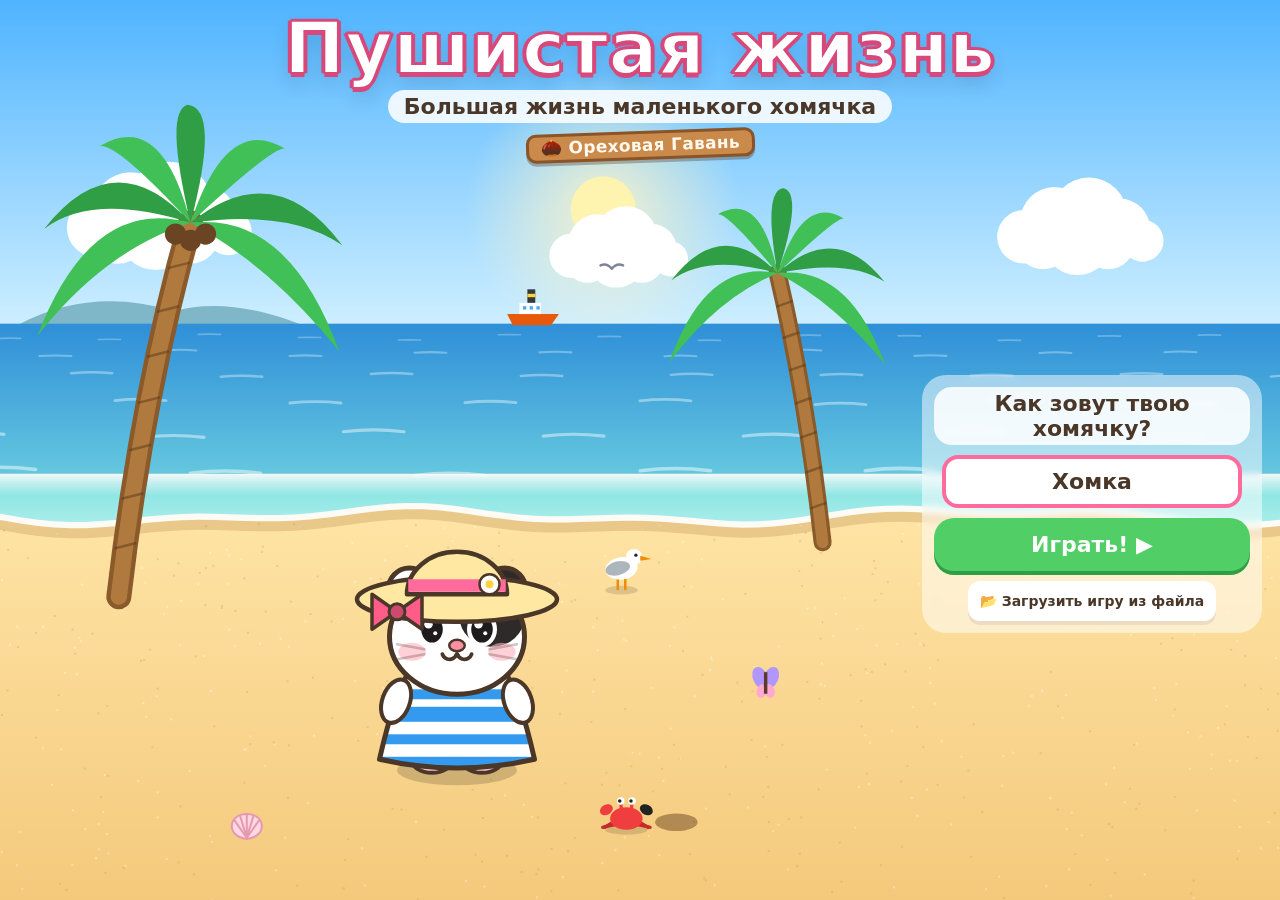
==== commit 2596efea: "Метки версий модулей (этап 25): index.html строит карту импортов «файл.js?v=BUILD» После выкладки бр" ====
--- a/index.html
+++ b/index.html
@@ -8,12 +8,89 @@
   <meta name="mobile-web-app-capable" content="yes">
   <title>Пушистая жизнь — большая жизнь маленького хомячка</title>
   <link rel="icon" href="data:image/svg+xml,<svg xmlns=%22http://www.w3.org/2000/svg%22 viewBox=%220 0 100 100%22><text y=%22.9em%22 font-size=%2290%22>🐹</text></svg>">
-  <link rel="stylesheet" href="css/style.css">
 </head>
 <body>
   <canvas id="game"></canvas>
   <div id="hud"></div>
   <noscript>Для игры нужен JavaScript.</noscript>
-  <script type="module" src="js/main.js"></script>
+  <script>
+    // Запуск игры с метками версий (docs/ARCHITECTURE.md, «Выкладка и метки версий»). Номер сборки BUILD читается
+    // из js/data/build.js мимо кэша; по списку js/modules.json строится карта импортов: каждый модуль грузится
+    // как «файл.js?v=BUILD». Новая сборка — новые адреса: браузер не смешает старые и новые файлы из кэша.
+    // Не получилось узнать номер — игра запускается как раньше, без меток.
+    (function () {
+      var doc = document;
+      function start(q) {
+        var css = doc.createElement('link'),
+          done = false;
+        function go() {
+          if (done) return;
+          done = true;
+          var s = doc.createElement('script');
+          s.type = 'module';
+          s.src = 'js/main.js' + q;
+          doc.body.appendChild(s);
+        }
+        css.rel = 'stylesheet';
+        css.href = 'css/style.css' + q;
+        css.onload = css.onerror = go; // игра меряет экран по стилям — сначала стили, потом код
+        setTimeout(go, 4000);
+        doc.head.appendChild(css);
+      }
+      function get(url, cache) {
+        return fetch(url, { cache: cache }).then(function (r) {
+          if (!r.ok) throw new Error(url);
+          return r;
+        });
+      }
+      var build = get('js/data/build.js', 'no-cache').then(function (r) {
+        return r.text();
+      });
+      var list = get('js/modules.json', 'no-cache').then(function (r) {
+        return r.json();
+      });
+      Promise.all([build, list])
+        .then(function (a) {
+          var m = /BUILD\s*=\s*(\d+)/.exec(a[0]),
+            files = a[1];
+          if (!m) throw new Error('BUILD');
+          var v = m[1];
+          if (HTMLScriptElement.supports && HTMLScriptElement.supports('importmap')) {
+            var imports = {};
+            files.forEach(function (f) {
+              var u = new URL(f, doc.baseURI).href;
+              imports[u] = u + '?v=' + v;
+            });
+            var im = doc.createElement('script');
+            im.type = 'importmap';
+            im.textContent = JSON.stringify({ imports: imports });
+            doc.head.appendChild(im);
+            return start('?v=' + v);
+          }
+          // Старый браузер без карты импортов (Safari до 16.4): при новой сборке один раз перечитываем все файлы
+          // с сервера — кэш браузера обновляется целиком, и игра грузится по обычным адресам.
+          var seen = null;
+          try {
+            seen = localStorage.getItem('rhr-build-seen');
+          } catch (e) {}
+          if (seen === v) return start('');
+          return Promise.all(
+            files.concat('css/style.css').map(function (f) {
+              return get(f, 'reload').then(function (r) {
+                return r.text();
+              });
+            }),
+          ).then(function () {
+            try {
+              localStorage.setItem('rhr-build-seen', v);
+            } catch (e) {}
+            start('');
+          });
+        })
+        .catch(function () {
+          start('');
+        });
+    })();
+  </script>
 </body>
 </html>
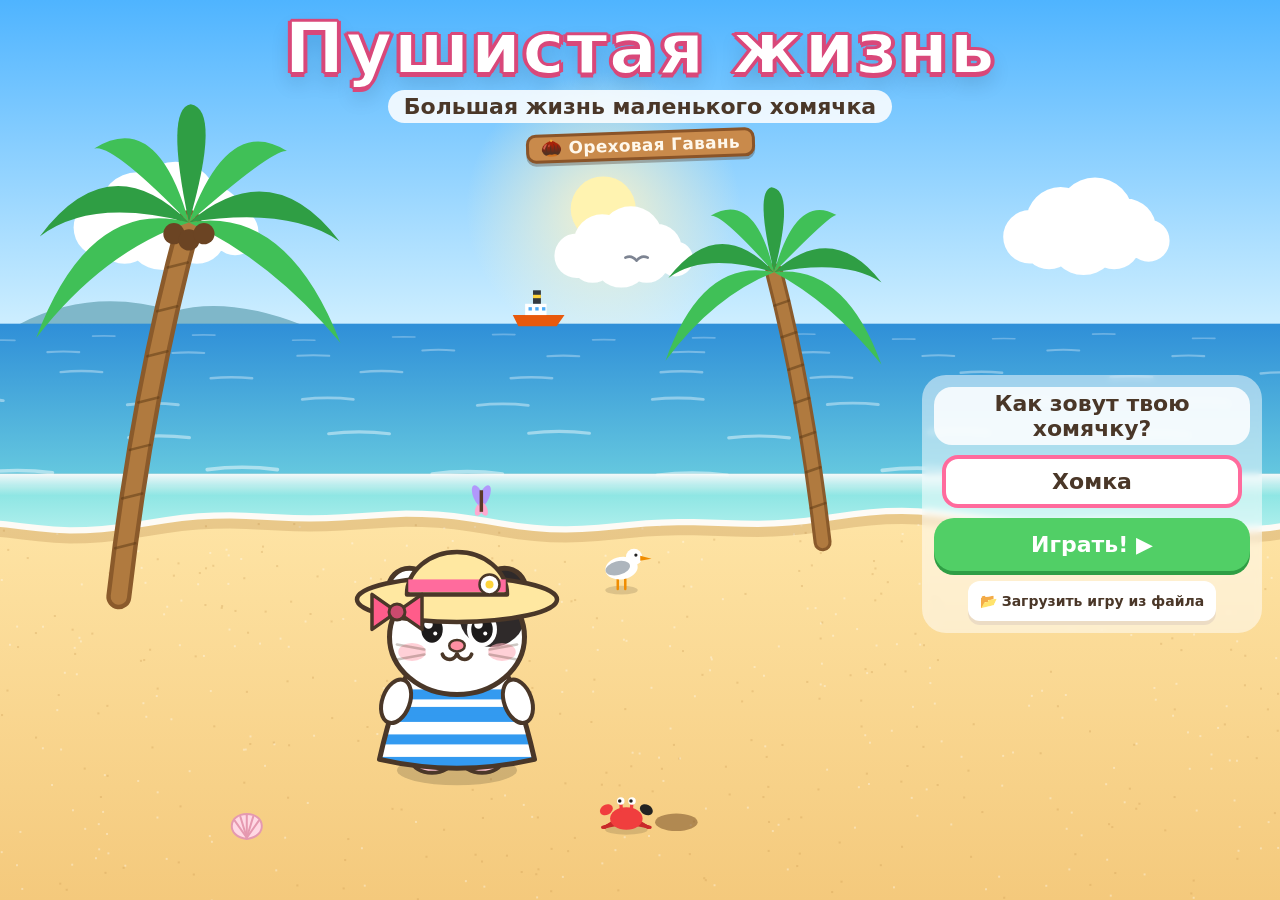
==== commit 9b335d4c: "Метки версий: запуск читает номер сборки синхронно и вписывает теги в страницу Запуск через fetch от" ====
--- a/index.html
+++ b/index.html
@@ -8,89 +8,78 @@
   <meta name="mobile-web-app-capable" content="yes">
   <title>Пушистая жизнь — большая жизнь маленького хомячка</title>
   <link rel="icon" href="data:image/svg+xml,<svg xmlns=%22http://www.w3.org/2000/svg%22 viewBox=%220 0 100 100%22><text y=%22.9em%22 font-size=%2290%22>🐹</text></svg>">
+  <script>
+    // Запуск игры с метками версий (docs/ARCHITECTURE.md, «Выкладка и метки версий»). Номер сборки BUILD читается
+    // из js/data/build.js мимо кэша; по списку js/modules.json строится карта импортов: каждый модуль грузится
+    // как «файл.js?v=BUILD». Новая сборка — новые адреса: браузер не смешает старые и новые файлы из кэша.
+    // Читаем синхронно (два маленьких файла) и вписываем теги прямо в страницу — стили и модули грузятся так же,
+    // как обычные теги в разметке. Не получилось узнать номер — игра запускается как раньше, без меток.
+    (function () {
+      var doc = document;
+      function read(url) {
+        var x = new XMLHttpRequest();
+        x.open('GET', url + '?t=' + Date.now(), false);
+        x.send();
+        if (x.status !== 200) throw new Error(url);
+        return x.responseText;
+      }
+      function tags(q, map) {
+        doc.write(
+          '<link rel="stylesheet" href="css/style.css' + q + '">' +
+            (map ? '<script type="importmap">' + map + '<\/script>' : '') +
+            '<script type="module" src="js/main.js' + q + '"><\/script>',
+        );
+      }
+      var v, files;
+      try {
+        v = /BUILD\s*=\s*(\d+)/.exec(read('js/data/build.js'))[1];
+        files = JSON.parse(read('js/modules.json'));
+      } catch (e) {
+        return tags('');
+      }
+      if (HTMLScriptElement.supports && HTMLScriptElement.supports('importmap')) {
+        var imports = {};
+        files.forEach(function (f) {
+          var u = new URL(f, doc.baseURI).href;
+          imports[u] = u + '?v=' + v;
+        });
+        return tags('?v=' + v, JSON.stringify({ imports: imports }).replace(/</g, '\\u003c'));
+      }
+      // Старый браузер без карты импортов (Safari до 16.4): при новой сборке один раз перечитываем все файлы
+      // с сервера — кэш браузера обновляется целиком, и игра грузится по обычным адресам.
+      var seen = null;
+      try {
+        seen = localStorage.getItem('rhr-build-seen');
+      } catch (e) {}
+      if (seen === v || !window.fetch) return tags('');
+      var start = function () {
+        try {
+          localStorage.setItem('rhr-build-seen', v);
+        } catch (e) {}
+        var css = doc.createElement('link'),
+          js = doc.createElement('script');
+        css.rel = 'stylesheet';
+        css.href = 'css/style.css';
+        js.type = 'module';
+        js.src = 'js/main.js';
+        css.onload = css.onerror = function () {
+          doc.body.appendChild(js); // игра меряет экран по стилям — сначала стили, потом код
+        };
+        doc.head.appendChild(css);
+      };
+      Promise.all(
+        files.concat('css/style.css').map(function (f) {
+          return fetch(f, { cache: 'reload' }).then(function (r) {
+            return r.text();
+          });
+        }),
+      ).then(start, start);
+    })();
+  </script>
 </head>
 <body>
   <canvas id="game"></canvas>
   <div id="hud"></div>
   <noscript>Для игры нужен JavaScript.</noscript>
-  <script>
-    // Запуск игры с метками версий (docs/ARCHITECTURE.md, «Выкладка и метки версий»). Номер сборки BUILD читается
-    // из js/data/build.js мимо кэша; по списку js/modules.json строится карта импортов: каждый модуль грузится
-    // как «файл.js?v=BUILD». Новая сборка — новые адреса: браузер не смешает старые и новые файлы из кэша.
-    // Не получилось узнать номер — игра запускается как раньше, без меток.
-    (function () {
-      var doc = document;
-      function start(q) {
-        var css = doc.createElement('link'),
-          done = false;
-        function go() {
-          if (done) return;
-          done = true;
-          var s = doc.createElement('script');
-          s.type = 'module';
-          s.src = 'js/main.js' + q;
-          doc.body.appendChild(s);
-        }
-        css.rel = 'stylesheet';
-        css.href = 'css/style.css' + q;
-        css.onload = css.onerror = go; // игра меряет экран по стилям — сначала стили, потом код
-        setTimeout(go, 4000);
-        doc.head.appendChild(css);
-      }
-      function get(url, cache) {
-        return fetch(url, { cache: cache }).then(function (r) {
-          if (!r.ok) throw new Error(url);
-          return r;
-        });
-      }
-      var build = get('js/data/build.js', 'no-cache').then(function (r) {
-        return r.text();
-      });
-      var list = get('js/modules.json', 'no-cache').then(function (r) {
-        return r.json();
-      });
-      Promise.all([build, list])
-        .then(function (a) {
-          var m = /BUILD\s*=\s*(\d+)/.exec(a[0]),
-            files = a[1];
-          if (!m) throw new Error('BUILD');
-          var v = m[1];
-          if (HTMLScriptElement.supports && HTMLScriptElement.supports('importmap')) {
-            var imports = {};
-            files.forEach(function (f) {
-              var u = new URL(f, doc.baseURI).href;
-              imports[u] = u + '?v=' + v;
-            });
-            var im = doc.createElement('script');
-            im.type = 'importmap';
-            im.textContent = JSON.stringify({ imports: imports });
-            doc.head.appendChild(im);
-            return start('?v=' + v);
-          }
-          // Старый браузер без карты импортов (Safari до 16.4): при новой сборке один раз перечитываем все файлы
-          // с сервера — кэш браузера обновляется целиком, и игра грузится по обычным адресам.
-          var seen = null;
-          try {
-            seen = localStorage.getItem('rhr-build-seen');
-          } catch (e) {}
-          if (seen === v) return start('');
-          return Promise.all(
-            files.concat('css/style.css').map(function (f) {
-              return get(f, 'reload').then(function (r) {
-                return r.text();
-              });
-            }),
-          ).then(function () {
-            try {
-              localStorage.setItem('rhr-build-seen', v);
-            } catch (e) {}
-            start('');
-          });
-        })
-        .catch(function () {
-          start('');
-        });
-    })();
-  </script>
 </body>
 </html>
--- a/css/style.css
+++ b/css/style.css
@@ -0,0 +1,711 @@
+/* «Пушистая жизнь» — оформление интерфейса */
+:root {
+  --ink: #4a3728;
+  --paper: #fffaf0;
+  --pink: #ff6b9d;
+  --pink-d: #d9487a;
+  --yellow: #ffd43b;
+  --yellow-d: #e0a800;
+  --green: #51cf66;
+  --green-d: #2f9e44;
+  --blue: #4dabf7;
+  --blue-d: #1c7ed6;
+  --line: #ecdcc4;
+  --font: ui-rounded, "SF Pro Rounded", "Nunito", "Varela Round", "Trebuchet MS", "Segoe UI", system-ui, sans-serif;
+}
+* { box-sizing: border-box; -webkit-tap-highlight-color: transparent; }
+html, body {
+  margin: 0; height: 100%; overflow: hidden; background: #9bd3f5;
+  font-family: var(--font); color: var(--ink); font-weight: 700;
+  user-select: none; -webkit-user-select: none; touch-action: none; overscroll-behavior: none;
+}
+#game { position: fixed; inset: 0; width: 100%; height: 100%; display: block; }
+button { font: inherit; color: inherit; cursor: pointer; }
+
+/* ---------- кнопки ---------- */
+.btn {
+  border: 0; border-radius: 16px; padding: 10px 18px; font-size: 17px; font-weight: 800;
+  background: var(--pink); color: #fff; box-shadow: 0 4px 0 var(--pink-d);
+  transition: transform .06s, box-shadow .06s; touch-action: manipulation;
+}
+.btn:active { transform: translateY(3px); box-shadow: 0 1px 0 var(--pink-d); }
+.btn.big { font-size: 22px; padding: 14px 28px; border-radius: 20px; }
+/* маленькая кнопка — всё равно не ниже 40 px: в неё попадают детским пальцем */
+.btn.small { font-size: 14px; padding: 6px 12px; min-height: 40px; border-radius: 12px; box-shadow: 0 3px 0 var(--pink-d); }
+.card > .btn.small + .btn.small { margin-top: 6px; }
+.btn.green { background: var(--green); box-shadow: 0 4px 0 var(--green-d); }
+.btn.green:active { box-shadow: 0 1px 0 var(--green-d); }
+.btn.blue { background: var(--blue); box-shadow: 0 4px 0 var(--blue-d); }
+.btn.blue:active { box-shadow: 0 1px 0 var(--blue-d); }
+.btn.yellow { background: var(--yellow); color: var(--ink); box-shadow: 0 4px 0 var(--yellow-d); }
+.btn.yellow:active { box-shadow: 0 1px 0 var(--yellow-d); }
+.btn.ghost { background: #fff; color: var(--ink); box-shadow: 0 4px 0 var(--line); }
+.btn.ghost:active { box-shadow: 0 1px 0 var(--line); }
+.btn[disabled] { opacity: .45; pointer-events: none; }
+
+/* ---------- HUD ---------- */
+#hud { position: fixed; inset: 0; pointer-events: none; z-index: 10; }
+#hud > * { pointer-events: auto; }
+.hud-top {
+  position: absolute; top: calc(8px + env(safe-area-inset-top));
+  left: calc(8px + env(safe-area-inset-left)); right: calc(8px + env(safe-area-inset-right));
+  display: flex; gap: 6px; align-items: flex-start; flex-wrap: wrap; pointer-events: none !important;
+}
+.hud-top > * { pointer-events: auto; }
+.chip {
+  background: rgba(255, 250, 240, .94); border-radius: 14px; padding: 6px 12px; font-size: 14px;
+  box-shadow: 0 3px 0 rgba(74, 55, 40, .18); display: flex; align-items: center; gap: 6px; white-space: nowrap;
+}
+.chip b { font-weight: 900; }
+.chip.task { max-width: min(60vw, 330px); cursor: pointer; white-space: normal; line-height: 1.15; position: relative; }
+.chip.task::after { content: ""; position: absolute; inset: -8px -4px; } /* зона нажатия больше самой плашки */
+.chip.task.done { background: #d3f9d8; }
+/* простыла (Ф1): значок рядом с датой, по нажатию — что делать */
+.chip.sick { cursor: pointer; background: #ffe3e3; padding: 4px 9px; font-size: 18px; position: relative; animation: sick-wobble 2.4s ease-in-out infinite; }
+.chip.sick::after { content: ""; position: absolute; inset: -8px -4px; }
+.chip.sick[hidden] { display: none; }
+.chip.boost { cursor: pointer; background: #e6fcf5; padding: 4px 9px; font-size: 18px; }
+.chip.boost[hidden] { display: none; }
+@keyframes sick-wobble { 0%, 80%, 100% { transform: rotate(0); } 86% { transform: rotate(-12deg); } 93% { transform: rotate(10deg); } }
+.hud-spacer { flex: 1; }
+.hud-btns {
+  position: absolute; right: calc(8px + env(safe-area-inset-right)); bottom: calc(10px + env(safe-area-inset-bottom));
+  display: flex; flex-direction: column; gap: 8px;
+}
+.hud-btns.left { right: auto; left: calc(8px + env(safe-area-inset-left)); }
+.rbtn {
+  width: 54px; height: 54px; border-radius: 50%; border: 0; font-size: 26px; line-height: 1;
+  background: var(--paper); box-shadow: 0 4px 0 rgba(74, 55, 40, .22); position: relative;
+  display: grid; place-items: center; touch-action: manipulation;
+}
+.rbtn:active { transform: translateY(3px); box-shadow: 0 1px 0 rgba(74, 55, 40, .22); }
+.rbtn.on { background: var(--yellow); }
+.rbtn .dot {
+  position: absolute; top: -2px; right: -2px; width: 18px; height: 18px; border-radius: 50%;
+  background: #fa5252; border: 3px solid #fff;
+}
+.rbtn .lbl {
+  position: absolute; bottom: -6px; left: 50%; transform: translateX(-50%); font-size: 10px; font-weight: 800;
+  background: var(--ink); color: #fff; border-radius: 8px; padding: 1px 6px; white-space: nowrap;
+}
+@media (min-width: 700px) { .rbtn { width: 62px; height: 62px; font-size: 30px; } .chip { font-size: 16px; } }
+
+/* ---------- всплывающие подсказки ---------- */
+#toasts {
+  position: fixed; left: 50%; top: calc(64px + env(safe-area-inset-top)); transform: translateX(-50%);
+  display: flex; flex-direction: column; gap: 6px; align-items: center; z-index: 60; pointer-events: none; width: min(92vw, 460px);
+}
+.toast {
+  background: var(--ink); color: #fff; border-radius: 16px; padding: 9px 16px; font-size: 15px; text-align: center;
+  animation: toast-in .25s ease-out; box-shadow: 0 6px 18px rgba(0, 0, 0, .2);
+}
+.toast.good { background: #2f9e44; }
+.toast.out { opacity: 0; transition: opacity .4s; }
+@keyframes toast-in { from { transform: translateY(-12px) scale(.9); opacity: 0; } to { transform: none; opacity: 1; } }
+/* открыто окно (класс ставит ui/panel.js): подсказки на нижнем краю шапки окна (top ставит ui/toast.js), компактнее
+   и не больше двух — заголовок и ✕ окна остаются на виду (Ф2); лёжа на телефоне — шире и мельче, чтобы длинная
+   подсказка занимала одну-две строки */
+body.win-open #toasts { gap: 4px; }
+body.win-open .toast { font-size: 14px; padding: 5px 14px; line-height: 1.25; opacity: .94; }
+body.win-open .toast.out { opacity: 0; }
+body.win-open .toast:nth-last-child(n + 3) { display: none; }
+@media (max-height: 520px) and (orientation: landscape) {
+  body.win-open #toasts { width: min(92vw, 720px); }
+  body.win-open .toast { font-size: 13px; padding: 4px 12px; line-height: 1.25; }
+}
+
+/* ---------- окна ---------- */
+.overlay {
+  position: fixed; inset: 0; z-index: 30; background: rgba(60, 40, 30, .45);
+  display: flex; align-items: center; justify-content: center; padding: 10px;
+  padding-top: calc(10px + env(safe-area-inset-top)); padding-bottom: calc(10px + env(safe-area-inset-bottom));
+  padding-left: calc(10px + env(safe-area-inset-left)); padding-right: calc(10px + env(safe-area-inset-right));
+  animation: fade-in .18s ease-out;
+}
+@keyframes fade-in { from { opacity: 0; } to { opacity: 1; } }
+.panel {
+  background: var(--paper); border-radius: 26px; width: min(100%, 760px); max-height: 100%;
+  display: flex; flex-direction: column; overflow: hidden; box-shadow: 0 8px 0 rgba(74, 55, 40, .25), 0 20px 50px rgba(0, 0, 0, .25);
+  animation: pop-in .22s cubic-bezier(.2, 1.4, .4, 1);
+}
+.panel.narrow { width: min(100%, 440px); }
+.panel.wide { width: min(100%, 980px); }
+@keyframes pop-in { from { transform: scale(.85); opacity: 0; } to { transform: none; opacity: 1; } }
+.panel-head {
+  display: flex; align-items: center; gap: 10px; padding: 10px 12px 10px 18px; background: var(--yellow);
+  font-size: 20px; font-weight: 900; flex: none;
+}
+.panel-head .title { flex: 1; min-width: 0; overflow: hidden; text-overflow: ellipsis; white-space: nowrap; }
+.panel-head .money { font-size: 15px; background: rgba(255, 255, 255, .7); border-radius: 12px; padding: 4px 10px; white-space: nowrap; }
+.xbtn {
+  width: 48px; height: 48px; border-radius: 50%; border: 0; background: #fff; font-size: 22px; font-weight: 900;
+  box-shadow: 0 3px 0 rgba(74, 55, 40, .2); flex: none;
+}
+.panel-body { padding: 14px; overflow-y: auto; -webkit-overflow-scrolling: touch; touch-action: pan-y; flex: 1; min-height: 0; }
+.panel-foot { padding: 10px 14px 14px; display: flex; gap: 10px; justify-content: center; flex-wrap: wrap; flex: none; }
+.center { text-align: center; }
+.muted { opacity: .65; font-weight: 600; }
+.big-emoji { font-size: 64px; line-height: 1.1; }
+/* карточка, на которую можно нажать (карта сокровищ в рюкзаке) */
+.card.tap { cursor: pointer; }
+.card.tap:hover { border-color: #ffc94d; }
+/* рисованный значок вещи вместо эмодзи (ui/itemicons.js): высотой с букву, размер — от шрифта вокруг */
+img.ico { height: 1.2em; width: 1.2em; vertical-align: -0.24em; display: inline-block; user-select: none; -webkit-user-drag: none; pointer-events: none; }
+p { margin: 8px 0; line-height: 1.35; }
+
+.tabs { display: flex; gap: 6px; padding: 8px 12px 0; overflow-x: auto; flex: none; touch-action: pan-x; scrollbar-width: none; }
+.tabs::-webkit-scrollbar { display: none; }
+.tab {
+  border: 0; background: #f3e6cf; border-radius: 14px 14px 0 0; padding: 8px 14px; min-height: 44px; font-size: 15px; font-weight: 800;
+  white-space: nowrap; opacity: .75; flex: none;
+}
+.tab.on { background: #fff; opacity: 1; box-shadow: 0 -3px 0 var(--pink) inset; }
+.tabs + .panel-body { background: #fff; }
+
+.grid { display: grid; grid-template-columns: repeat(auto-fill, minmax(128px, 1fr)); gap: 10px; }
+.grid.small { grid-template-columns: repeat(auto-fill, minmax(92px, 1fr)); }
+.card {
+  background: #fff; border: 3px solid var(--line); border-radius: 18px; padding: 8px; text-align: center;
+  display: flex; flex-direction: column; align-items: center; gap: 4px; position: relative; font-size: 13px; line-height: 1.15;
+}
+.tabs + .panel-body .card { background: var(--paper); }
+.card.sel { border-color: var(--pink); background: #fff0f5 !important; }
+.card.tap { cursor: pointer; }
+.card.tap:active { transform: scale(.96); }
+.card canvas { display: block; }
+.card .e { font-size: 40px; line-height: 1.15; }
+.card .nm { font-weight: 800; min-height: 2.3em; display: flex; align-items: center; }
+.card .pr { font-weight: 900; color: #b37400; }
+.card .badge {
+  position: absolute; top: -6px; right: -6px; background: var(--green); color: #fff; border-radius: 10px;
+  padding: 2px 7px; font-size: 11px; font-weight: 900;
+}
+.card .badge.season { background: var(--blue); left: -6px; right: auto; }
+.card .cnt {
+  position: absolute; top: -6px; left: -6px; background: var(--ink); color: #fff; border-radius: 10px; padding: 2px 7px; font-size: 12px;
+}
+.card.locked { opacity: .5; }
+/* товар не по карману: виден, но ценник бледнее и под ним — сколько ещё накопить */
+.card .pr.far { color: #a39484; }
+.card .pr .lack { font-size: 11px; font-weight: 700; color: #b8869a; line-height: 1.2; }
+.card .pr .per { font-size: 11px; font-weight: 700; opacity: .7; }
+.card .btn.small b { font-weight: 900; white-space: nowrap; }
+/* товар, которого сейчас нет в магазине (фрукты не в сезон) */
+.card.away { border-style: dashed; }
+.card.away .e { filter: grayscale(.7); opacity: .6; }
+.card.away .muted { font-size: 12px; }
+.card.away { background: #f4efe6 !important; color: #7a6a5a; }
+.card.away .muted { opacity: 1; color: #7a6a5a; }
+/* сезонность и ассортимент дня: значки «Сезон!», «Не сезон», «Сегодня!» и строчка «Осталось 2 шт.» */
+.card .badge.season.r { left: auto; right: -6px; }
+.card .badge.off { background: #adb5bd; }
+.card .badge.treat { background: var(--pink); }
+/* вещи (одежда, мебель): значок в левом углу (в правом — «Есть ✓»), скидка в конце сезона, серый значок вещи */
+.card .badge.l { left: -6px; right: auto; }
+.card .badge.r { left: auto; right: -6px; }
+.card .badge.sale { background: #f76707; }
+.card .pr .was { font-size: 11px; font-weight: 700; color: #a39484; margin-left: 4px; }
+.card.away canvas { filter: grayscale(.8); opacity: .55; }
+.ware-note { margin: 0 0 10px; font-size: 13px; line-height: 1.3; }
+.ware-note b { font-weight: 800; }
+.card .note { font-size: 11px; font-weight: 800; color: #c2255c; line-height: 1.2; }
+.card .note.off { color: #868e96; }
+.card .note.up { color: #2f9e44; }
+/* окно готовки: чего не хватает и где это взять */
+.lack-list { margin-top: 3px; }
+.lack-line { font-size: 12px; font-weight: 600; line-height: 1.3; color: #7a6a5a; }
+.lack-line.no { color: #c92a2a; }
+h4.sect { margin: 14px 0 8px; }
+h4.sect:first-child { margin-top: 0; }
+h4.sect .muted { font-size: 13px; }
+.swatch { width: 44px; height: 44px; border-radius: 50%; border: 4px solid #fff; box-shadow: 0 0 0 2px var(--line); }
+
+.row { display: flex; gap: 12px; align-items: center; }
+.row.wrap { flex-wrap: wrap; }
+.split { display: flex; gap: 12px; min-height: 0; }
+.split .side { flex: none; display: flex; flex-direction: column; align-items: center; gap: 8px; }
+.split .main { flex: 1; min-width: 0; }
+@media (max-width: 560px) and (orientation: portrait) { .split { flex-direction: column; } .split .side { flex-direction: row; justify-content: center; } }
+.stage { background: linear-gradient(#ffe3ec, #fff5d6); border-radius: 20px; }
+
+.list-item {
+  display: flex; align-items: center; gap: 10px; background: #fff; border: 3px solid var(--line); border-radius: 18px;
+  padding: 8px 10px; margin-bottom: 8px;
+}
+.list-item .grow { flex: 1; min-width: 0; }
+.list-item .ttl { font-weight: 900; font-size: 16px; }
+.list-item .sub { font-size: 13px; opacity: .7; font-weight: 600; }
+.hearts { color: #fa5252; letter-spacing: 1px; font-size: 14px; }
+
+/* ---------- диалог с персонажем ---------- */
+.dialog {
+  position: fixed; left: 50%; bottom: calc(12px + env(safe-area-inset-bottom)); transform: translateX(-50%);
+  width: min(96vw, 640px); z-index: 40; background: var(--paper); border-radius: 24px; padding: 12px 14px 14px;
+  box-shadow: 0 6px 0 rgba(74, 55, 40, .25), 0 20px 50px rgba(0, 0, 0, .25); animation: dialog-in .2s cubic-bezier(.2, 1.4, .4, 1);
+}
+/* своя анимация: общая pop-in затирала сдвиг translateX(-50%), и окно появлялось не по центру */
+@keyframes dialog-in { from { transform: translateX(-50%) scale(.85); opacity: 0; } to { transform: translateX(-50%); opacity: 1; } }
+.dialog .who { display: flex; align-items: center; gap: 10px; }
+.dialog .who canvas { border-radius: 18px; background: #ffe3ec; flex: none; }
+.dialog .name { font-weight: 900; font-size: 18px; color: var(--pink-d); }
+.dialog .say { font-size: 16px; line-height: 1.3; margin-top: 2px; font-weight: 700; }
+.dialog .opts { display: flex; flex-wrap: wrap; gap: 8px; margin-top: 10px; justify-content: flex-end; }
+.dialog .opts .btn { min-height: 44px; }
+.dialog-shade { position: fixed; inset: 0; z-index: 39; }
+
+/* ---------- письмо ---------- */
+.letter {
+  background: #fff; border-radius: 14px; padding: 16px; border: 3px dashed #f5c6d6; font-size: 17px; line-height: 1.4;
+  background-image: repeating-linear-gradient(#fff, #fff 27px, #e7f0ff 28px);
+}
+.letter .tip { font-size: 14px; background: #fff3bf; border-radius: 10px; padding: 6px 10px; }
+.letter h3 { margin: 0 0 6px; font-size: 21px; color: var(--pink-d); }
+.sticker {
+  width: 78px; height: 78px; border-radius: 50%; background: #fff; border: 4px dashed var(--line); display: grid; place-items: center;
+  font-size: 40px; margin: 0 auto;
+}
+.sticker.got { border: 4px solid #fff; background: radial-gradient(#fff9db, #ffe066); box-shadow: 0 3px 0 rgba(74, 55, 40, .2); transform: rotate(-6deg); }
+.card:nth-child(2n) .sticker.got { transform: rotate(5deg); }
+
+/* ---------- мини-игры ---------- */
+#mg { position: fixed; inset: 0; z-index: 50; background: #cdeefd; display: flex; flex-direction: column; }
+#mg .mg-head {
+  flex: none; height: calc(52px + env(safe-area-inset-top)); background: var(--yellow);
+  padding: env(safe-area-inset-top) calc(10px + env(safe-area-inset-right)) 0 calc(16px + env(safe-area-inset-left));
+  display: flex; align-items: center; gap: 10px; font-size: 19px; font-weight: 900;
+}
+#mg .mg-head .title { flex: 1; overflow: hidden; text-overflow: ellipsis; white-space: nowrap; }
+#mg .mg-root { flex: 1; position: relative; overflow: hidden; min-height: 0; }
+#mg .mg-root canvas { display: block; }
+.mg-card {
+  position: absolute; inset: 0; display: flex; align-items: center; justify-content: center; padding: 14px;
+  background: rgba(60, 40, 30, .35); z-index: 5;
+}
+.mg-card .panel { padding: 20px; text-align: center; gap: 8px; align-items: center; }
+/* на низком экране (телефон лёжа) правила длинные: прокручивается только текст (.mg-text), а кнопка «Начать!» /
+   «Ура!» стоит под ним и всегда видна — текст под кнопку не уходит */
+.mg-text {
+  display: flex; flex-direction: column; align-items: center; gap: 8px; width: 100%;
+  flex: 0 1 auto; min-height: 0; overflow-y: auto; overscroll-behavior: contain;
+  /* тень снизу, пока ниже есть ещё текст (прокрутишь до конца — её закроет фон «local») */
+  background:
+    linear-gradient(rgba(255, 250, 240, 0), var(--paper) 70%) 0 100% / 100% 24px no-repeat local,
+    radial-gradient(farthest-side at 50% 100%, rgba(74, 55, 40, .28), transparent) 0 100% / 100% 12px no-repeat scroll;
+}
+.mg-card .panel > .btn { flex: none; }
+@media (max-height: 520px) {
+  .mg-card { padding: 8px; }
+  .mg-card .panel { padding: 10px 16px 12px; gap: 6px; }
+  .mg-text { gap: 4px; }
+  .mg-card .big-emoji { font-size: 40px; }
+  .mg-card .mg-icon { display: none; } /* значок и название игры и так в шапке — место правилам */
+  .mg-card .stars { font-size: 34px; }
+  .mg-card h2 { font-size: 20px; }
+  .mg-card p { margin: 4px 0; }
+  .mg-card .panel.narrow { width: min(100%, 780px); } /* лёжа места вширь больше, чем ввысь */
+}
+/* маленький телефон стоя (iPhone SE): значок и название игры и так в шапке — место правилам и «Начать!» */
+@media (max-width: 520px) and (max-height: 700px) {
+  .mg-card .mg-icon { display: none; }
+}
+.stars { font-size: 46px; letter-spacing: 4px; }
+.stars .off { filter: grayscale(1); opacity: .3; }
+
+/* ---------- вступительная сценка новой игры (features/intro.js) ---------- */
+#intro { position: fixed; inset: 0; z-index: 72; overflow: hidden; background: #8fd3ff; transition: opacity .4s; }
+#intro.out { opacity: 0; pointer-events: none; }
+#intro .i-scene { position: absolute; inset: 0; width: 100%; height: 100%; touch-action: none; cursor: pointer; }
+#intro .i-skip { position: absolute; right: calc(12px + env(safe-area-inset-right)); top: calc(12px + env(safe-area-inset-top)); opacity: .92; }
+#intro .i-cap {
+  position: absolute; left: 50%; transform: translateX(-50%); bottom: calc(14px + env(safe-area-inset-bottom)); width: min(94vw, 860px);
+  padding: 14px 18px; border-radius: 24px; background: rgba(255, 255, 255, .93); box-shadow: 0 6px 0 rgba(74, 55, 40, .18);
+  display: flex; flex-direction: column; gap: 10px;
+}
+#intro .i-text { margin: 0; font-size: clamp(18px, 1.5vw + 12px, 28px); line-height: 1.25; font-weight: 800; color: var(--ink); text-align: center; }
+#intro .i-row { display: flex; align-items: center; justify-content: space-between; gap: 12px; }
+#intro .i-dots { display: flex; gap: 8px; padding-left: 4px; }
+#intro .i-dots i { width: 12px; height: 12px; border-radius: 50%; background: var(--line); }
+#intro .i-dots i.on { background: var(--pink); transform: scale(1.25); }
+#intro .i-next { white-space: nowrap; }
+@media (orientation: landscape) and (max-height: 520px) {
+  #intro .i-cap { padding: 8px 14px; gap: 6px; bottom: calc(6px + env(safe-area-inset-bottom)); flex-direction: row; align-items: center; width: min(96vw, 900px); }
+  #intro .i-text { font-size: 16px; text-align: left; flex: 1; }
+  #intro .i-row { flex-direction: column; gap: 6px; }
+  #intro .i-next { font-size: 17px; padding: 8px 14px; }
+}
+
+/* ---------- заставка ---------- */
+#title { position: fixed; inset: 0; z-index: 70; overflow: hidden; background: #8fd3ff; text-align: center; }
+#title .t-scene { position: absolute; inset: 0; width: 100%; height: 100%; touch-action: none; cursor: pointer; }
+#title .t-head {
+  position: absolute; left: 0; right: 0; top: 0; pointer-events: none;
+  padding: calc(14px + env(safe-area-inset-top)) 12px 6px; display: flex; flex-direction: column; align-items: center; gap: 8px;
+}
+#title h1 {
+  margin: 0; font-size: clamp(34px, 9vw, 72px); line-height: .95; color: #fff; font-weight: 900; letter-spacing: 1px;
+  text-shadow: 0 4px 0 var(--pink-d), 0 -2px 0 var(--pink-d), 3px 0 0 var(--pink-d), -3px 0 0 var(--pink-d), 0 10px 20px rgba(0, 0, 0, .15);
+  -webkit-text-stroke: 2px var(--pink-d);
+}
+#title .sub { font-size: clamp(15px, 3.6vw, 22px); font-weight: 800; }
+#title .t-head .sub, #title .t-menu .sub { background: rgba(255, 255, 255, .86); border-radius: 999px; padding: 4px 16px; }
+#title .t-menu .sub { border-radius: 18px; }
+/* табличка с названием городка — как резная доска на набережной */
+#title .t-town {
+  font-size: clamp(13px, 2.4vw, 17px); font-weight: 900; color: #fff8ec; background: #c98a4b; border: 3px solid #8a5428;
+  border-radius: 10px; padding: 1px 12px 2px; transform: rotate(-2deg); box-shadow: 0 3px 0 rgba(74, 55, 40, .35); letter-spacing: .3px;
+}
+/* кнопки: экран стоит — внизу по центру; лежит — справа; сцена занимает всё остальное (features/title.js: free) */
+#title .t-menu {
+  position: absolute; left: 50%; transform: translateX(-50%); bottom: calc(14px + env(safe-area-inset-bottom));
+  display: flex; flex-direction: column; gap: 10px; align-items: center; width: min(92vw, 380px);
+  padding: 12px; border-radius: 24px; background: rgba(255, 255, 255, .5); backdrop-filter: blur(3px); -webkit-backdrop-filter: blur(3px);
+}
+#title .t-menu .btn.big { width: 100%; }
+#title .t-row { display: flex; gap: 10px; width: 100%; }
+#title .t-row .btn { flex: 1; white-space: nowrap; padding-left: 8px; padding-right: 8px; }
+@media (orientation: landscape) {
+  #title .t-menu {
+    left: auto; right: calc(18px + env(safe-area-inset-right)); bottom: auto; top: 56%; transform: translateY(-50%); width: min(34vw, 340px);
+  }
+}
+@media (orientation: landscape) and (max-height: 520px) {
+  #title h1 { font-size: clamp(26px, 6vh + 10px, 44px); }
+  #title .t-head { padding-top: calc(6px + env(safe-area-inset-top)); gap: 4px; }
+  #title .t-head .sub { font-size: 13px; padding: 2px 12px; }
+  #title .t-town { font-size: 12px; padding: 0 10px 1px; border-width: 2px; }
+  #title .t-menu { gap: 6px; padding: 8px; top: 58%; width: min(38vw, 300px); }
+  #title .t-menu .btn.big { font-size: 18px; padding: 9px 16px; }
+  #title .t-menu .btn { min-height: 40px; padding-top: 6px; padding-bottom: 6px; }
+  #title .t-menu .sub { font-size: 14px; }
+  #title input { font-size: 18px; padding: 6px 10px; }
+}
+#title input {
+  font: inherit; font-size: 22px; font-weight: 800; text-align: center; padding: 10px 14px; border-radius: 16px; border: 4px solid var(--pink);
+  width: min(100%, 300px); color: var(--ink); background: #fff; outline: none; user-select: text; -webkit-user-select: text;
+}
+#title ~ .overlay { z-index: 75; } /* окна заставки («Мои игры», вопросы) — поверх неё */
+/* «Мои игры» */
+.g-list { display: flex; flex-direction: column; gap: 10px; }
+.g-card {
+  display: grid; grid-template-columns: 64px 1fr auto auto; gap: 6px 10px; align-items: center;
+  background: #fff; border: 3px solid var(--line); border-radius: 18px; padding: 8px 10px;
+}
+.g-face { border-radius: 50%; background: #e7f5ff; flex: none; }
+.g-info { display: flex; flex-direction: column; gap: 2px; text-align: left; min-width: 0; font-size: 14px; }
+.g-info b { font-size: 18px; overflow: hidden; text-overflow: ellipsis; white-space: nowrap; }
+.g-last { font-size: 11px; font-weight: 800; background: var(--yellow); border-radius: 999px; padding: 1px 8px; vertical-align: middle; }
+.g-more { min-width: 40px; padding-left: 8px; padding-right: 8px; }
+.g-extra { grid-column: 1 / -1; display: flex; flex-wrap: wrap; gap: 8px; justify-content: space-between; border-top: 2px dashed var(--line); padding-top: 8px; }
+/* про запас: отложенные нечитаемые сохранения и последняя удалённая игра; подсказка для взрослых про файл */
+.g-spare { display: flex; flex-direction: column; gap: 6px; margin-top: 4px; }
+.g-row { display: flex; align-items: center; gap: 8px; background: #fff7e6; border: 2px dashed var(--line); border-radius: 14px; padding: 6px 10px; font-size: 14px; text-align: left; }
+.g-row span { flex: 1; min-width: 0; }
+.g-hint { font-size: 13px; text-align: left; background: #eef7ff; border-radius: 14px; padding: 8px 12px; margin: 10px 0 0; }
+.t-import { align-self: center; }
+.g-ask { display: flex; flex-direction: column; align-items: center; gap: 8px; }
+.g-ask p { margin: 0; }
+.g-hold { position: relative; overflow: hidden; touch-action: none; color: #c92a2a; }
+.g-hold i { position: absolute; left: 0; top: 0; bottom: 0; width: 0; background: #ffc9c9; }
+.g-hold.on i { width: 100%; transition: width var(--hold, 1300ms) linear; }
+.g-hold span { position: relative; }
+@media (max-width: 420px) {
+  .g-card { grid-template-columns: 52px 1fr auto auto; gap: 4px 6px; padding: 6px; }
+  .g-card .g-face { width: 52px !important; height: 52px !important; }
+  .g-info { font-size: 12px; }
+  .g-info b { font-size: 16px; }
+}
+.fade { position: fixed; inset: 0; background: #1b1b3a; z-index: 80; opacity: 0; pointer-events: none; transition: opacity .35s; }
+.fade.on { opacity: 1; pointer-events: auto; }
+.fade .msg { position: absolute; inset: 0; display: grid; place-items: center; color: #fff; font-size: 24px; text-align: center; padding: 20px; }
+
+/* ---------- примерочная: хомячок остаётся на виду при прокрутке ---------- */
+.split .side { position: sticky; top: 0; z-index: 2; align-self: flex-start; }
+@media (max-width: 560px) and (orientation: portrait) {
+  .split .side { align-self: stretch; background: inherit; padding-bottom: 6px; background: #fff; }
+}
+.opt-row { display: flex; flex-wrap: wrap; gap: 8px; margin: 6px 0 14px; }
+.opt {
+  border: 3px solid var(--line); background: #fff; border-radius: 16px; padding: 8px 12px; font-weight: 800; font-size: 14px;
+  display: flex; align-items: center; gap: 8px; min-height: 44px;
+}
+.opt.sel { border-color: var(--pink); background: #fff0f5; }
+.opt.been { border-color: #ffd8a8; } /* карта: здесь уже была — быстрый переход ⚡ (Ф4) */
+.opt.done::after { content: '✓'; color: var(--pink); } /* салон: что сделано сейчас (примерка — .sel) */
+.salon-pay { display: flex; flex-wrap: wrap; align-items: center; gap: 4px 10px; margin: -6px 0 14px; }
+.salon-pay .btn { min-height: 44px; }
+.opt .dotc { width: 22px; height: 22px; border-radius: 50%; box-shadow: 0 0 0 2px var(--line); }
+h4 { margin: 4px 0; font-size: 16px; }
+.need { display: inline-flex; align-items: center; gap: 2px; background: #f3e6cf; border-radius: 10px; padding: 2px 7px; margin: 2px 3px 2px 0; font-size: 14px; }
+.need.no { background: #ffe3e3; color: #c92a2a; }
+
+/* ---------- режим «Обустройство» ---------- */
+.decor-tray {
+  position: fixed; left: calc(8px + env(safe-area-inset-left)); right: calc(8px + env(safe-area-inset-right));
+  bottom: calc(8px + env(safe-area-inset-bottom)); z-index: 20; background: var(--paper);
+  border-radius: 20px; padding: 8px 10px; box-shadow: 0 5px 0 rgba(74, 55, 40, .22);
+}
+.tray-head { display: flex; align-items: center; gap: 8px; font-size: 13px; flex-wrap: wrap; }
+.tray-head span:first-child { flex: 1; min-width: 120px; }
+.tray-list { display: flex; gap: 8px; overflow-x: auto; padding: 8px 2px 2px; touch-action: pan-x; min-height: 40px; align-items: center; }
+.tray-item { flex: none; border: 3px solid var(--line); background: #fff; border-radius: 14px; padding: 2px; position: relative; }
+.tray-item .cnt { position: absolute; top: -6px; right: -6px; background: var(--ink); color: #fff; border-radius: 10px; padding: 1px 6px; font-size: 11px; }
+
+/* ---------- готовка ---------- */
+.cookbar { position: relative; height: 34px; border-radius: 17px; background: #ffe3e3; overflow: hidden; border: 3px solid var(--ink); margin: 16px 0; }
+.cookbar .zone { position: absolute; top: 0; bottom: 0; background: #8ce99a; }
+.cookbar .zone.best { background: #2f9e44; }
+.cookbar .mark { position: absolute; top: -2px; bottom: -2px; width: 8px; margin-left: -4px; background: var(--ink); border-radius: 4px; }
+.pano { width: 100%; border-radius: 18px; display: block; }
+/* окна, открытые из мини-игры, должны быть поверх неё */
+#mg ~ .overlay { z-index: 55; }
+#mg ~ #toasts { z-index: 90; }
+#hud.decor .hud-btns, #hud.decor .chip.task { display: none; }
+.help li { margin: 6px 0; line-height: 1.3; }
+/* «Авторы» (этап 9б): длинные ссылки переносятся, не растягивают окно */
+.credits h3 { margin: 14px 0 4px; font-size: 17px; }
+.credits-list { padding-left: 18px; }
+.credits-list li { margin: 7px 0; overflow-wrap: anywhere; }
+.credits .credit-url { overflow-wrap: anywhere; }
+.credits a { color: inherit; }
+@media (max-width: 520px) {
+  .panel-head { font-size: 17px; padding-left: 12px; gap: 7px; }
+  .panel-head .title { white-space: normal; line-height: 1.1; }
+  .panel-head .money { font-size: 13px; padding: 3px 7px; }
+}
+/* ⚙️ Меню (features/settings.js): кнопки столбиком; лёжа на телефоне — в два столбца и компактнее, всё видно без прокрутки */
+.set-col { display: flex; flex-direction: column; gap: 12px; align-items: stretch; }
+.set-own { display: grid; grid-template-columns: 1fr 1fr; gap: 10px; }
+@media (orientation: landscape) and (max-height: 520px) {
+  .panel.set-panel { width: min(100%, 640px); }
+  .set-panel .panel-head { padding-top: 6px; padding-bottom: 6px; }
+  .set-panel .panel-body { padding: 8px 14px 12px; }
+  .set-panel .panel-body > p { margin: 0 0 8px; line-height: 1.2; }
+  .set-col { display: grid; grid-template-columns: 1fr 1fr; gap: 8px 10px; align-items: center; }
+  .set-own { display: contents; }
+  .set-col .btn { padding: 7px 12px; font-size: 15px; min-height: 44px; }
+}
+.vol { display: flex; align-items: center; gap: 10px; font-size: 20px; padding: 0 6px; }
+.vol input { flex: 1; height: 28px; accent-color: var(--pink); touch-action: pan-x; }
+
+/* ---------- пианино во весь экран ---------- */
+#piano { position: fixed; inset: 0; z-index: 50; display: flex; flex-direction: column; background: linear-gradient(#3b1d5e, #7b2d8b); }
+#piano ~ #toasts { z-index: 90; }
+.pn-head {
+  flex: none; height: calc(52px + env(safe-area-inset-top)); background: var(--yellow);
+  padding: env(safe-area-inset-top) calc(10px + env(safe-area-inset-right)) 0 calc(16px + env(safe-area-inset-left));
+  display: flex; align-items: center; gap: 10px; font-size: 19px; font-weight: 900;
+}
+.pn-head .title { flex: 1; }
+.pn-stage { flex: 0 0 22%; min-height: 84px; max-height: 190px; position: relative; overflow: hidden; }
+.pn-stage canvas { display: block; }
+.pn-bar { flex: none; display: flex; flex-wrap: wrap; gap: 8px; align-items: center; justify-content: center; padding: 8px 10px; background: rgba(0, 0, 0, .18); }
+.pn-song { color: #fff; font-size: 14px; }
+.pn-select { font: inherit; font-weight: 800; font-size: 14px; padding: 7px 10px; border-radius: 12px; border: 0; background: var(--green); color: #fff; box-shadow: 0 3px 0 var(--green-d); max-width: 60vw; }
+.pn-select option { color: var(--ink); background: #fff; }
+.pn-keys {
+  flex: 1; min-height: 0; display: flex; flex-direction: column; gap: 10px;
+  padding: 10px calc(8px + env(safe-area-inset-right)) calc(10px + env(safe-area-inset-bottom)) calc(8px + env(safe-area-inset-left));
+  background: #2b2d42; border-top: 8px solid #e03131; touch-action: none;
+}
+.pn-row { position: relative; flex: 1; min-height: 0; display: flex; gap: 0; }
+.pn-w {
+  flex: 1; background: linear-gradient(#fff, #f1f3f5); border: 2px solid var(--ink); border-top: 0; border-radius: 0 0 10px 10px; margin: 0 1px;
+  display: flex; align-items: flex-end; justify-content: center; padding-bottom: 10px; font-size: 13px; font-weight: 800; color: #868e96;
+  box-shadow: 0 5px 0 #ced4da inset; touch-action: none;
+}
+.pn-w span { pointer-events: none; }
+.pn-w.down { background: #ffe066; box-shadow: none; transform: translateY(3px); }
+.pn-w.hint { background: #8ce99a; animation: pn-pulse .7s infinite alternate; }
+.pn-w.hint.down { background: #51cf66; }
+.pn-b {
+  position: absolute; top: 0; height: 58%; background: linear-gradient(#495057, #212529); border: 2px solid #000; border-top: 0;
+  border-radius: 0 0 7px 7px; z-index: 2; box-shadow: 0 4px 0 rgba(0, 0, 0, .35); touch-action: none;
+}
+.pn-b.down { background: #845ef7; box-shadow: none; }
+.pn-b.hint { background: #2f9e44; animation: pn-pulse .7s infinite alternate; }
+@keyframes pn-pulse { from { filter: brightness(1); } to { filter: brightness(1.25); } }
+
+/* ---------- монеты: отклик на изменение счёта, зарплата, рынок, банк ---------- */
+.chip.money.bump, .panel-head .money.bump { animation: coin-bump .4s ease-out; }
+@keyframes coin-bump { 0% { transform: scale(1); } 35% { transform: scale(1.2); } 100% { transform: scale(1); } }
+.money-fly {
+  position: fixed; z-index: 95; transform: translateX(-50%); pointer-events: none; white-space: nowrap;
+  font-size: 18px; font-weight: 900; text-shadow: 0 0 4px #fff, 0 0 4px #fff, 0 1px 0 #fff;
+  animation: money-fly 1.25s ease-out forwards;
+}
+.money-fly.plus { color: #2b8a3e; }
+.money-fly.minus { color: #c2255c; }
+@keyframes money-fly { 0% { opacity: 0; margin-top: -8px; } 15% { opacity: 1; margin-top: 0; } 70% { opacity: 1; } 100% { opacity: 0; margin-top: 22px; } }
+.pay-note {
+  margin: 8px 0 2px; padding: 8px 12px; border-radius: 14px; background: #fff3bf; font-size: 14px; line-height: 1.35; font-weight: 700;
+}
+.pay-note.off { background: #f1f3f5; }
+.pay-note .sum { font-size: 20px; font-weight: 900; color: #2b8a3e; }
+.dialog .pay-note { font-size: 13.5px; }
+.reward { font-size: 20px; font-weight: 900; color: #2b8a3e; }
+.purse { background: #fff3bf; border-radius: 14px; padding: 8px 12px; margin-bottom: 12px; font-weight: 700; font-size: 14px; }
+.purse.empty { background: #f1f3f5; }
+.purse .bar, .bank-day .bar { display: block; height: 8px; background: rgba(74, 55, 40, .12); border-radius: 4px; overflow: hidden; }
+.purse .bar { margin-top: 6px; }
+.purse .bar i { display: block; height: 100%; background: var(--yellow-d); border-radius: 4px; }
+.bank-acc { text-align: center; }
+.bank-acc .big { font-size: 32px; font-weight: 900; line-height: 1.2; }
+.bank-days { display: grid; grid-template-columns: 1fr 1fr; gap: 10px; margin: 10px 0; }
+@media (max-width: 520px) { .bank-days { grid-template-columns: 1fr; } }
+.bank-day { background: #fff; border: 3px solid var(--line); border-radius: 18px; padding: 10px 12px; font-size: 14px; }
+.bank-day .ttl { font-weight: 900; font-size: 16px; display: flex; justify-content: space-between; margin-bottom: 4px; }
+.bank-day .ttl b { color: #2b8a3e; }
+.bank-day .row { gap: 8px; margin: 4px 0; }
+.bank-day .row > span:first-child { flex: none; width: 6.4em; white-space: nowrap; }
+.bank-day .row .bar { flex: 1; }
+.bank-day .row .bar i { display: block; height: 100%; background: var(--green); border-radius: 4px; }
+.bank-day .row b { flex: none; min-width: 3.6em; text-align: right; }
+.bank-day .out { margin-top: 6px; font-size: 13px; opacity: .7; }
+.bank-tips { background: #fff3bf; border-radius: 16px; padding: 10px 14px; font-size: 14px; line-height: 1.3; }
+.bank-tips ul { margin: 6px 0 0; padding-left: 20px; }
+.bank-tips li { margin: 4px 0; font-weight: 600; }
+
+/* ---------- жильё и свои заведения ---------- */
+.home-card { align-items: stretch; gap: 12px; }
+.home-card .home-plan { flex: none; align-self: center; border-radius: 12px; background: linear-gradient(#cfeeff, #eaf8ff); }
+.home-card .side { flex: none; display: flex; flex-direction: column; gap: 6px; align-items: stretch; justify-content: center; min-width: 124px; text-align: center; }
+.home-card.soon { opacity: .75; border-style: dashed; }
+.home-card .perks, .biz-facts { font-size: 12.5px; font-weight: 700; }
+.home-card .perks { display: flex; flex-wrap: wrap; gap: 4px 6px; margin-top: 4px; }
+.home-card .perks span { background: #fff3bf; border-radius: 10px; padding: 1px 8px; white-space: nowrap; }
+.home-card .tag { font-size: 12px; background: var(--yellow); border-radius: 10px; padding: 1px 8px; white-space: nowrap; vertical-align: middle; }
+.home-card .own, .biz-row .own { font-weight: 900; color: var(--green-d); white-space: nowrap; }
+.home-card .soon-note { font-size: 12px; font-weight: 700; opacity: .8; max-width: 150px; line-height: 1.2; }
+.home-card .pr, .card-pr .pr, .biz-buy .pr { font-weight: 900; color: #b37400; white-space: nowrap; }
+.home-card .pr.far, .card-pr .pr.far, .biz-buy .pr.far { color: #a39484; }
+.home-card .pr .lack, .card-pr .pr .lack, .biz-buy .pr .lack { font-size: 11px; font-weight: 700; color: #b8869a; line-height: 1.2; white-space: normal; }
+.card-pr { flex: none; text-align: center; }
+@media (max-width: 560px) {
+  .home-card { flex-wrap: wrap; }
+  .home-card .grow { flex-basis: 50%; }
+  .home-card .side { flex: 1 1 100%; flex-direction: row; align-items: center; justify-content: flex-end; flex-wrap: wrap; min-width: 0; }
+}
+.biz-sign { color: #fff; border-radius: 14px; padding: 6px 12px; margin-bottom: 10px; text-align: center; font-size: 15px;
+  box-shadow: 0 3px 0 rgba(74, 55, 40, .2); text-shadow: 0 1px 0 rgba(74, 55, 40, .35); }
+.biz-offer { display: flex; gap: 12px; align-items: flex-start; background: #fff; border: 3px solid var(--line); border-radius: 18px; padding: 10px 12px; }
+.biz-offer .ttl { font-weight: 900; font-size: 18px; }
+.biz-offer .sub { font-size: 13.5px; opacity: .75; font-weight: 600; }
+.biz-facts { margin: 8px 0 0; padding-left: 4px; list-style: none; line-height: 1.35; font-size: 13.5px; }
+.biz-facts li { margin: 4px 0; font-weight: 600; }
+.biz-buy { display: flex; align-items: center; justify-content: center; gap: 14px; margin-top: 12px; font-size: 18px; text-align: center; }
+.biz-till { text-align: center; background: #fff3bf; border-radius: 18px; padding: 10px 12px; }
+.biz-till .big { font-size: 34px; font-weight: 900; line-height: 1.15; margin-bottom: 6px; }
+.biz-till .warn { margin-top: 6px; font-size: 13px; color: #c2255c; }
+.biz-work, .biz-signedit { display: flex; align-items: center; gap: 10px; background: #fff; border: 3px solid var(--line); border-radius: 16px;
+  padding: 8px 12px; margin-top: 8px; font-size: 13.5px; font-weight: 600; line-height: 1.3; }
+.biz-work .grow { flex: 1; min-width: 0; }
+.biz-work .btn { flex: none; }
+.biz-signedit { flex-wrap: wrap; }
+.biz-signedit input { flex: 1 1 160px; min-width: 0; font: inherit; font-weight: 800; border: 3px solid var(--line); border-radius: 12px; padding: 6px 10px; min-height: 40px;
+  user-select: text; -webkit-user-select: text; }
+.biz-signedit .opt-row { margin: 0; }
+.biz-signedit .opt { padding: 8px; min-height: 0; } /* кружок цвета 22 px + поля — 44 px под палец */
+.biz-row .e { font-size: 34px; flex: none; }
+.biz-row.mine { border-color: var(--yellow-d); background: #fffdf2; }
+.pay-note.boss { background: #ffe8cc; }
+.boss-hi { color: var(--pink-d); }
+
+/* ---------- журнал сюжетных заданий (features/quests.js) ---------- */
+/* плашка в HUD: на телефоне — коротко (значок и «3/5»), чтобы не загромождать верх экрана */
+.chip.quest { cursor: pointer; position: relative; background: #fff3bf; max-width: min(46vw, 300px); white-space: normal; line-height: 1.15; }
+.chip.quest::after { content: ""; position: absolute; inset: -8px -4px; }
+.chip.quest[hidden] { display: none; }
+.chip.quest.new { background: #ffe066; animation: quest-pulse 1.8s ease-in-out infinite; }
+.chip.quest.ready { background: #b2f2bb; animation: quest-pulse 1.8s ease-in-out infinite; }
+.chip.quest .short { display: none; }
+@keyframes quest-pulse { 0%, 100% { transform: scale(1); } 50% { transform: scale(1.06); } }
+@media (max-width: 520px) {
+  .chip.quest { white-space: nowrap; }
+  .chip.quest .long { display: none; }
+  .chip.quest .short { display: inline; }
+}
+/* журнал: карточка задания */
+.quest { background: var(--paper); border-radius: 18px; padding: 12px 14px; margin-bottom: 12px; box-shadow: 0 3px 0 rgba(74, 55, 40, .12); }
+.quest.new { background: #fff9db; }
+.q-head { display: flex; gap: 10px; align-items: center; }
+.q-head .ttl { font-weight: 900; font-size: 17px; }
+.q-head .sub { font-size: 13px; opacity: .75; font-weight: 600; }
+.q-ic { font-size: 34px; line-height: 1; flex: none; }
+.q-story { margin: 8px 0; line-height: 1.3; }
+.q-steps { list-style: none; padding: 0; margin: 6px 0 10px; }
+.q-steps li { padding: 6px 8px; border-radius: 10px; margin: 3px 0; line-height: 1.25; }
+.q-steps li.ok { opacity: .55; }
+.q-steps li.cur { background: #fff; border: 2px dashed var(--pink); font-weight: 800; }
+.q-steps li.todo { opacity: .75; }
+.q-hint { font-weight: 600; font-size: 13px; opacity: .85; margin-top: 3px; }
+.q-finds { font-size: 22px; margin-top: 4px; letter-spacing: 3px; }
+.q-finds .muted { font-size: 13px; letter-spacing: 0; }
+.q-done-h { margin: 14px 0 6px; }
+/* праздничное окно «Задание выполнено!»: конфетти */
+.quest-done { position: relative; overflow: hidden; padding-top: 4px; }
+.quest-done > :not(.confetti) { position: relative; }
+.confetti { position: absolute; inset: 0; pointer-events: none; }
+.confetti i { position: absolute; top: -14px; width: 8px; height: 12px; border-radius: 2px; animation: confetti-fall linear infinite; }
+@keyframes confetti-fall { 0% { transform: translateY(-10px) rotate(0); opacity: 1; } 100% { transform: translateY(300px) rotate(540deg); opacity: 0; } }
+.land-open { background: #d3f9d8; border-radius: 14px; padding: 8px; font-size: 17px; line-height: 1.3; }
+/* закрытое место: серый силуэт и замочек */
+.way-lock { position: relative; }
+.way-lock .ic { filter: grayscale(1) brightness(.7) opacity(.55); }
+.way-lock .lk { font-size: 30px; margin-left: -18px; }
+/* карта: «Тайные места» */
+.lands { margin-top: 12px; }
+.lands-h { font-weight: 900; text-align: center; margin-bottom: 6px; }
+.lands-row { display: flex; flex-wrap: wrap; gap: 6px; justify-content: center; }
+.land { position: relative; border: 0; background: #f1ece6; color: var(--ink); border-radius: 14px; padding: 6px 10px 6px 8px; display: flex; align-items: center; gap: 6px; font: inherit; font-size: 14px; font-weight: 800; min-height: 40px; cursor: pointer; }
+.land .ic { font-size: 22px; filter: grayscale(1) brightness(.6) opacity(.55); }
+.land .lk { position: absolute; left: 21px; top: 20px; font-size: 13px; }
+.land.open { background: #d3f9d8; }
+.land.open .ic { filter: none; }
+/* «карта мира» (этап 11): город в ряду мест, место «ты здесь» 📍 и место, куда ведёт звёздочка ⭐ */
+.land-town { position: relative; border: 0; background: #d0ebff; color: var(--ink); border-radius: 14px; padding: 6px 10px 6px 8px; display: flex; align-items: center; gap: 6px; font: inherit; font-size: 14px; font-weight: 800; min-height: 40px; cursor: pointer; }
+.land-town .ic { font-size: 22px; }
+.land.here { box-shadow: inset 0 0 0 2.5px #ff8fab; }
+.land.goal, .land-town.goal { box-shadow: inset 0 0 0 2.5px #ffc94d; background: #fff3bf; }
+.land .st, .land-town .st { font-size: 15px; margin-left: -2px; }
+.lands-goal { margin: 0 0 6px; }
+/* джунгли: чему научить попугая (Дж6) */
+.parrot-words { display: flex; flex-direction: column; gap: 8px; margin: 8px 0 4px; }
+.parrot-words .opt { text-align: left; font-size: 16px; min-height: 44px; }
+/* канатная дорога (гора, П.9): картинка переезда в затемнении */
+.cable-ride { background: #2b3a67; }
+.cable-ride .msg p { margin: 12px 0 0; font-weight: 900; }
+.cable-ride canvas { display: block; margin: 0 auto; max-width: 100%; height: auto; box-shadow: 0 6px 0 rgba(0,0,0,.25); }
+
+/* ---------- праздники (П.13, features/holidays.js) ---------- */
+.chip.date { cursor: pointer; position: relative; display: block; } /* текст даты — одной строкой, без зазоров flex между словами */
+.chip.date::after { content: ""; position: absolute; inset: -8px -4px; }
+.hol-badge { display: inline-block; margin-left: 3px; animation: quest-pulse 1.8s ease-in-out infinite; }
+.hol-badge.eve { opacity: .7; animation: none; }
+.chip.quest.holiday { background: #ffd8a8; animation: quest-pulse 2.4s ease-in-out infinite; }
+.quest.holiday { border: 3px solid #ffc078; background: #fff4e6; }
+.quest.holiday.soon { background: #fff9db; border-color: #ffe066; }
+.hol-gift { margin: 6px 0; }
+.hol-steps { text-align: left; margin: 6px auto; padding-left: 22px; max-width: 360px; }
+.hol-steps li { margin: 3px 0; }
+.hol-row.now { background: #ffe8cc; }
+.hol-scene-panel .panel-body { text-align: center; }
+.hol-scene-panel .panel-body .btn { margin: 4px auto 0; }
+/* телефон лёжа: картинка сценки меньше (holidays_scenes.js), подсказка и кнопка компактнее — всё видно без прокрутки */
+@media (max-height: 520px) and (orientation: landscape) {
+  .hol-scene-panel .panel-body p { margin: 4px 0; font-size: 13px; line-height: 1.25; }
+  .hol-scene-panel .panel-body .btn.big { font-size: 17px; padding: 8px 20px; min-height: 44px; }
+}
+.hol-fade { background: #22306a; }
+
+/* питомец (этап 17б): окно питомца и приют */
+.pet-top { display: flex; align-items: center; gap: 12px; margin-bottom: 10px; }
+.pet-top canvas { flex: none; background: #fff; border: 3px solid var(--line); border-radius: 18px; }
+.pet-info { flex: 1; min-width: 0; }
+.pet-hearts { font-size: 22px; letter-spacing: 2px; line-height: 1.3; }
+.pet-hearts span:not(.on) { opacity: .45; }
+.pet-acts { display: flex; flex-wrap: wrap; gap: 8px; margin: 4px 0 10px; }
+.pet-acts .btn { flex: 1 1 120px; }
+.pet-acts .btn small { opacity: .8; }
+.pet-name { display: flex; flex-wrap: wrap; align-items: center; gap: 8px; margin-top: 8px; }
+.pet-name .muted { flex: none; }
+.pet-shop .card canvas { margin: 0 auto; }
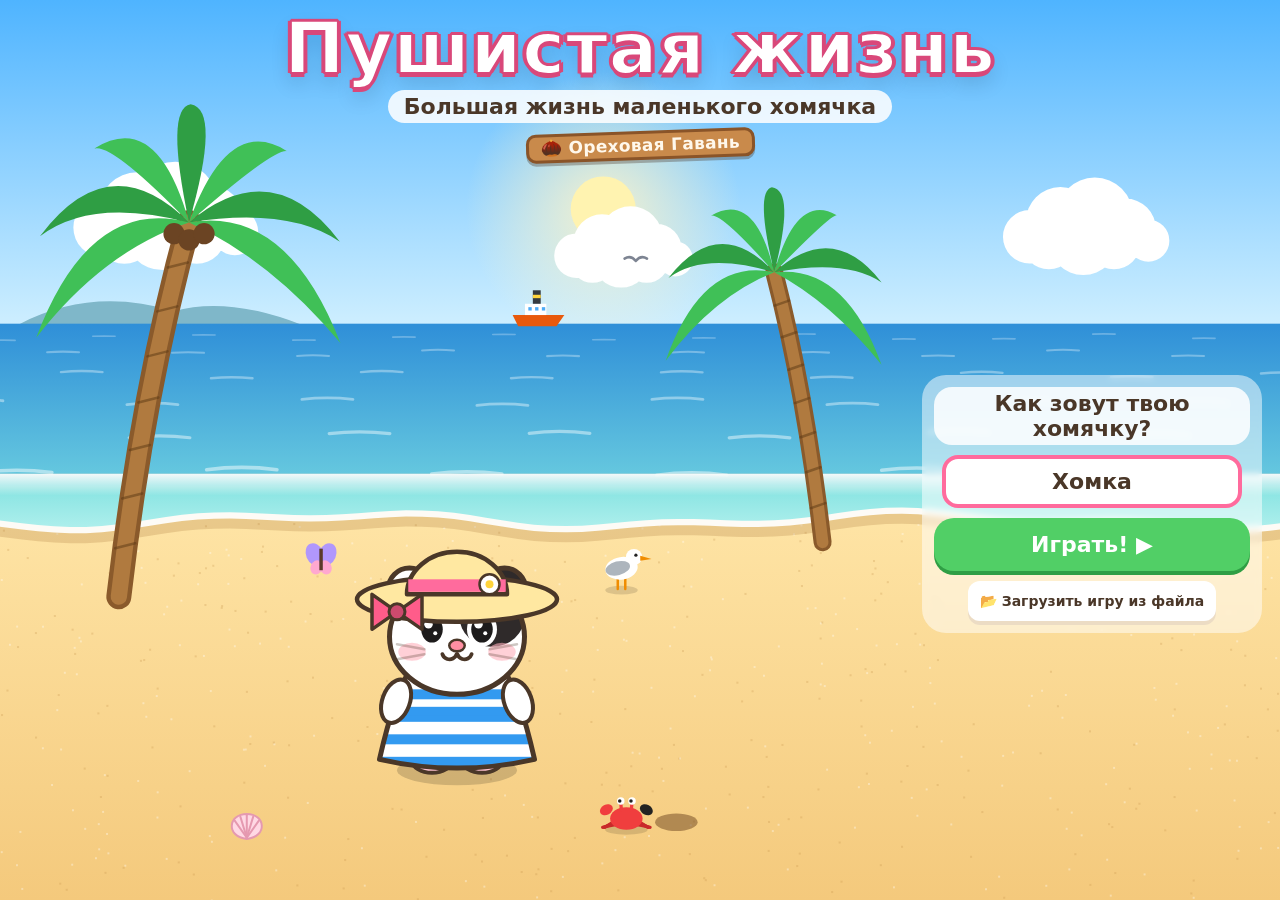
==== commit 6995b630: "Игра как приложение на экране «Домой»: манифест, значки, service worker, предложение установить Мани" ====
--- a/index.html
+++ b/index.html
@@ -3,11 +3,19 @@
 <head>
   <meta charset="utf-8">
   <meta name="viewport" content="width=device-width, initial-scale=1, maximum-scale=1, viewport-fit=cover, user-scalable=no">
-  <meta name="theme-color" content="#ffd43b">
+  <!-- игра как приложение на экране «Домой» (docs/ARCHITECTURE.md, «Игра как приложение»): все пути относительные -->
+  <meta name="theme-color" content="#8fd3ff">
   <meta name="apple-mobile-web-app-capable" content="yes">
   <meta name="mobile-web-app-capable" content="yes">
+  <meta name="apple-mobile-web-app-title" content="Хомячок">
+  <meta name="application-name" content="Пушистая жизнь">
+  <!-- во весь экран: игра заходит под строку состояния, кнопки отступают на env(safe-area-inset-*) (css/style.css) -->
+  <meta name="apple-mobile-web-app-status-bar-style" content="black-translucent">
   <title>Пушистая жизнь — большая жизнь маленького хомячка</title>
-  <link rel="icon" href="data:image/svg+xml,<svg xmlns=%22http://www.w3.org/2000/svg%22 viewBox=%220 0 100 100%22><text y=%22.9em%22 font-size=%2290%22>🐹</text></svg>">
+  <link rel="manifest" href="manifest.webmanifest">
+  <link rel="icon" type="image/png" sizes="32x32" href="assets/icons/favicon-32.png">
+  <link rel="icon" type="image/png" sizes="192x192" href="assets/icons/icon-192.png">
+  <link rel="apple-touch-icon" href="assets/icons/apple-touch-icon.png">
   <script>
     // Запуск игры с метками версий (docs/ARCHITECTURE.md, «Выкладка и метки версий»). Номер сборки BUILD читается
     // из js/data/build.js мимо кэша; по списку js/modules.json строится карта импортов: каждый модуль грузится
--- a/css/style.css
+++ b/css/style.css
@@ -109,6 +109,8 @@
 body.win-open .toast { font-size: 14px; padding: 5px 14px; line-height: 1.25; opacity: .94; }
 body.win-open .toast.out { opacity: 0; }
 body.win-open .toast:nth-last-child(n + 3) { display: none; }
+/* важное окно («Игра открыта дважды», ui/panel.js quiet) — подсказки не видны совсем */
+body.win-quiet #toasts { visibility: hidden; }
 @media (max-height: 520px) and (orientation: landscape) {
   body.win-open #toasts { width: min(92vw, 720px); }
   body.win-open .toast { font-size: 13px; padding: 4px 12px; line-height: 1.25; }
@@ -709,3 +711,44 @@
 .pet-name { display: flex; flex-wrap: wrap; align-items: center; gap: 8px; margin-top: 8px; }
 .pet-name .muted { flex: none; }
 .pet-shop .card canvas { margin: 0 auto; }
+
+/* ---------- игра как приложение на экране «Домой» (features/install.js) ---------- */
+#title .t-app { display: flex; justify-content: center; width: 100%; }
+#title .t-app[hidden] { display: none; }
+#title .t-app .btn { font-size: 14px; min-height: 34px; padding: 4px 14px; }
+#title .t-menu .t-move { background: #fff3bf; font-size: 15px; line-height: 1.25; padding: 6px 12px; }
+@media (orientation: landscape) and (max-height: 520px) {
+  #title .t-app .btn { min-height: 30px; font-size: 13px; padding: 2px 12px; }
+  #title .t-menu .t-move { font-size: 13px; }
+}
+.inst-panel .panel-body p { margin: 8px 0; }
+.inst-steps { list-style: none; padding: 0; margin: 10px 0; display: flex; flex-direction: column; gap: 8px; }
+.inst-step {
+  display: grid; grid-template-columns: 28px 56px 1fr; gap: 6px 10px; align-items: center; background: #fff;
+  border: 2px solid var(--line); border-radius: 14px; padding: 8px 10px; text-align: left; font-size: 15px; line-height: 1.3;
+}
+.inst-n { width: 28px; height: 28px; border-radius: 50%; background: var(--pink); color: #fff; font-weight: 900; display: grid; place-items: center; }
+.inst-pic { width: 56px; height: 48px; border-radius: 12px; background: #eef7ff; display: grid; place-items: center; font-size: 26px; }
+.inst-ico { width: 30px; height: 30px; fill: none; stroke: #1c7ed6; stroke-width: 2; stroke-linecap: round; stroke-linejoin: round; }
+.inst-ico circle { fill: #1c7ed6; stroke: none; }
+.inst-btn { font-size: 10px; color: #1c7ed6; font-weight: 900; letter-spacing: -.2px; }
+.inst-saves { grid-column: 1 / -1; display: flex; flex-wrap: wrap; gap: 6px; }
+.inst-note, .inst-warn { border-radius: 12px; padding: 8px 12px; font-size: 14px; text-align: left; }
+.inst-note { background: #ebfbee; }
+.inst-warn { background: #fff3bf; }
+.inst-small { font-size: 13px; }
+/* подсказка взрослым — плашка внизу, не окно: игру не останавливает; окна (z-index 30) ложатся поверх неё */
+.inst-hint {
+  position: fixed; left: 50%; transform: translateX(-50%); bottom: calc(10px + env(safe-area-inset-bottom)); z-index: 25;
+  width: min(calc(100% - 156px - env(safe-area-inset-left) - env(safe-area-inset-right)), 560px);
+  background: var(--paper); border-radius: 18px; padding: 8px 12px; font-size: 14px; line-height: 1.25;
+  box-shadow: 0 5px 0 rgba(74, 55, 40, .22), 0 12px 30px rgba(0, 0, 0, .2); display: flex; flex-direction: column; gap: 6px;
+  animation: toast-in .25s ease-out;
+}
+.inst-hint-row { display: flex; gap: 6px; flex-wrap: wrap; justify-content: center; }
+.inst-hint-row .btn { min-height: 34px; padding: 3px 10px; font-size: 13px; }
+@media (max-width: 520px) {
+  /* телефон стоя: между столбиками кнопок узко — кнопки плашки друг под другом */
+  .inst-hint { width: calc(100% - 140px - env(safe-area-inset-left) - env(safe-area-inset-right)); padding: 8px; font-size: 13px; }
+  .inst-hint-row { flex-direction: column; align-items: stretch; }
+}
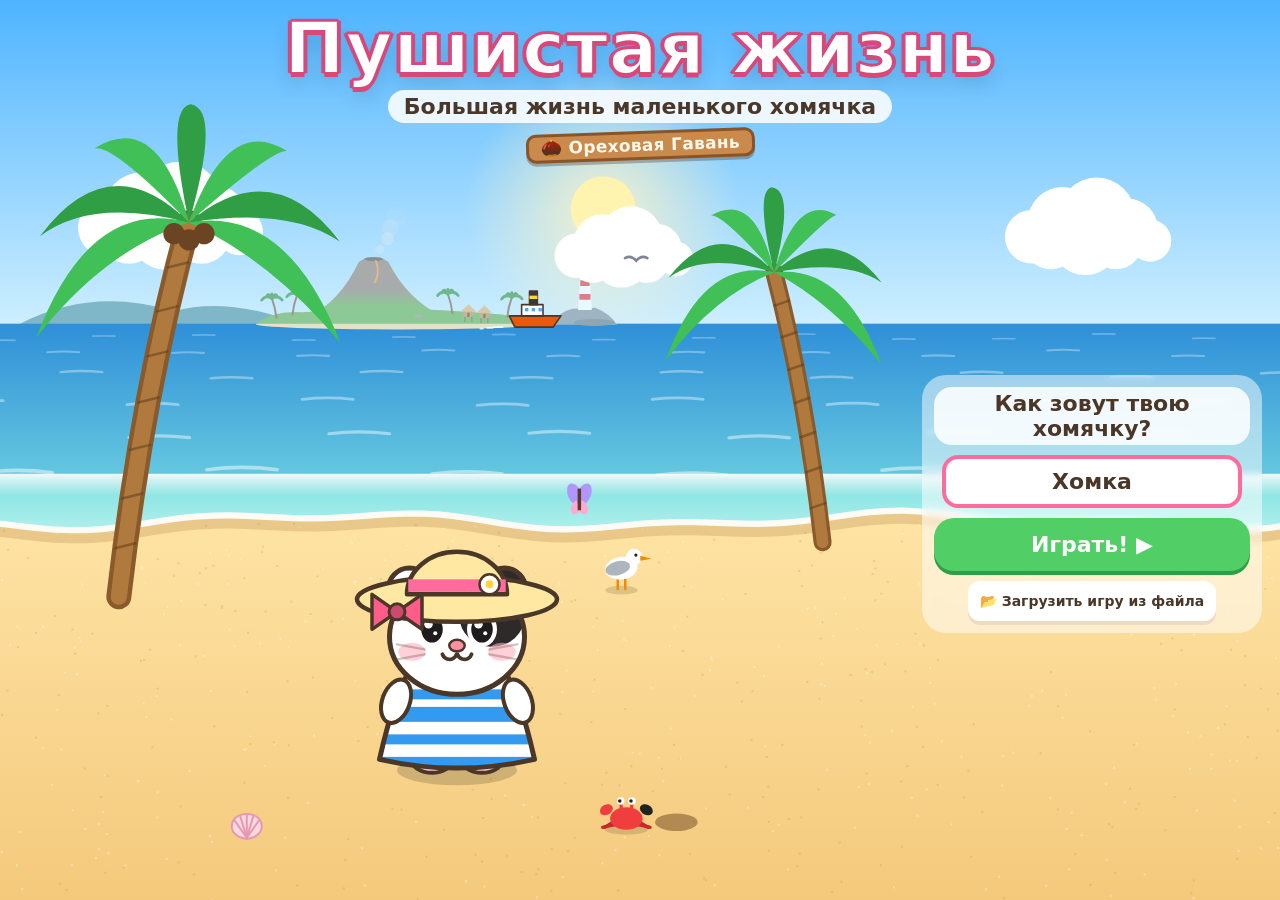
==== commit 6a864970: "Без интернета: все звуки — в кэш service worker'а при установке, музыка — сочинённая мелодия sw.js п" ====
--- a/index.html
+++ b/index.html
@@ -21,7 +21,7 @@
     // из js/data/build.js мимо кэша; по списку js/modules.json строится карта импортов: каждый модуль грузится
     // как «файл.js?v=BUILD». Новая сборка — новые адреса: браузер не смешает старые и новые файлы из кэша.
     // Читаем синхронно (два маленьких файла) и вписываем теги прямо в страницу — стили и модули грузятся так же,
-    // как обычные теги в разметке. Не получилось узнать номер — игра запускается как раньше, без меток.
+    // как обычные теги в разметке. Не получилось узнать номер (или сети нет) — игра запускается как раньше, без меток.
     (function () {
       var doc = document;
       function read(url) {
@@ -39,6 +39,7 @@
         );
       }
       var v, files;
+      if (navigator.onLine === false) return tags(''); // без сети — сразу из кэша service worker'а (он без меток)
       try {
         v = /BUILD\s*=\s*(\d+)/.exec(read('js/data/build.js'))[1];
         files = JSON.parse(read('js/modules.json'));
